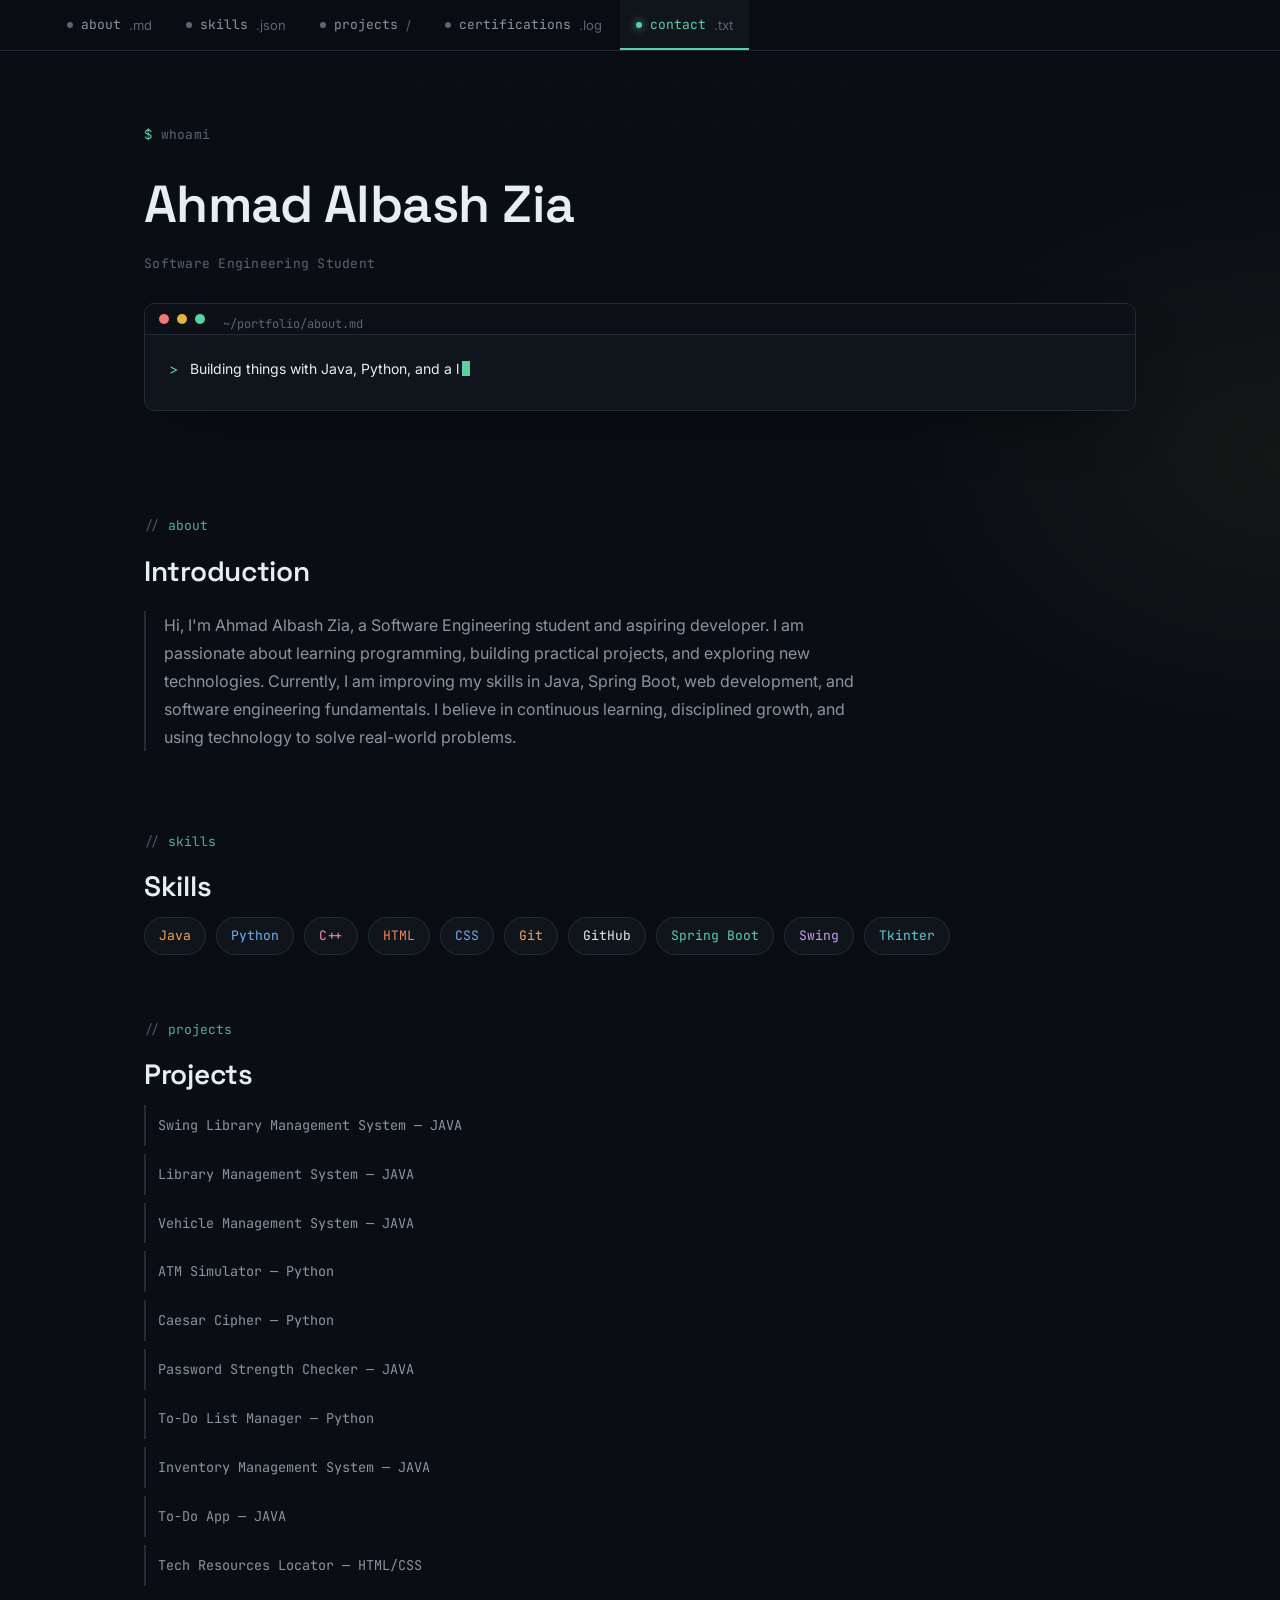
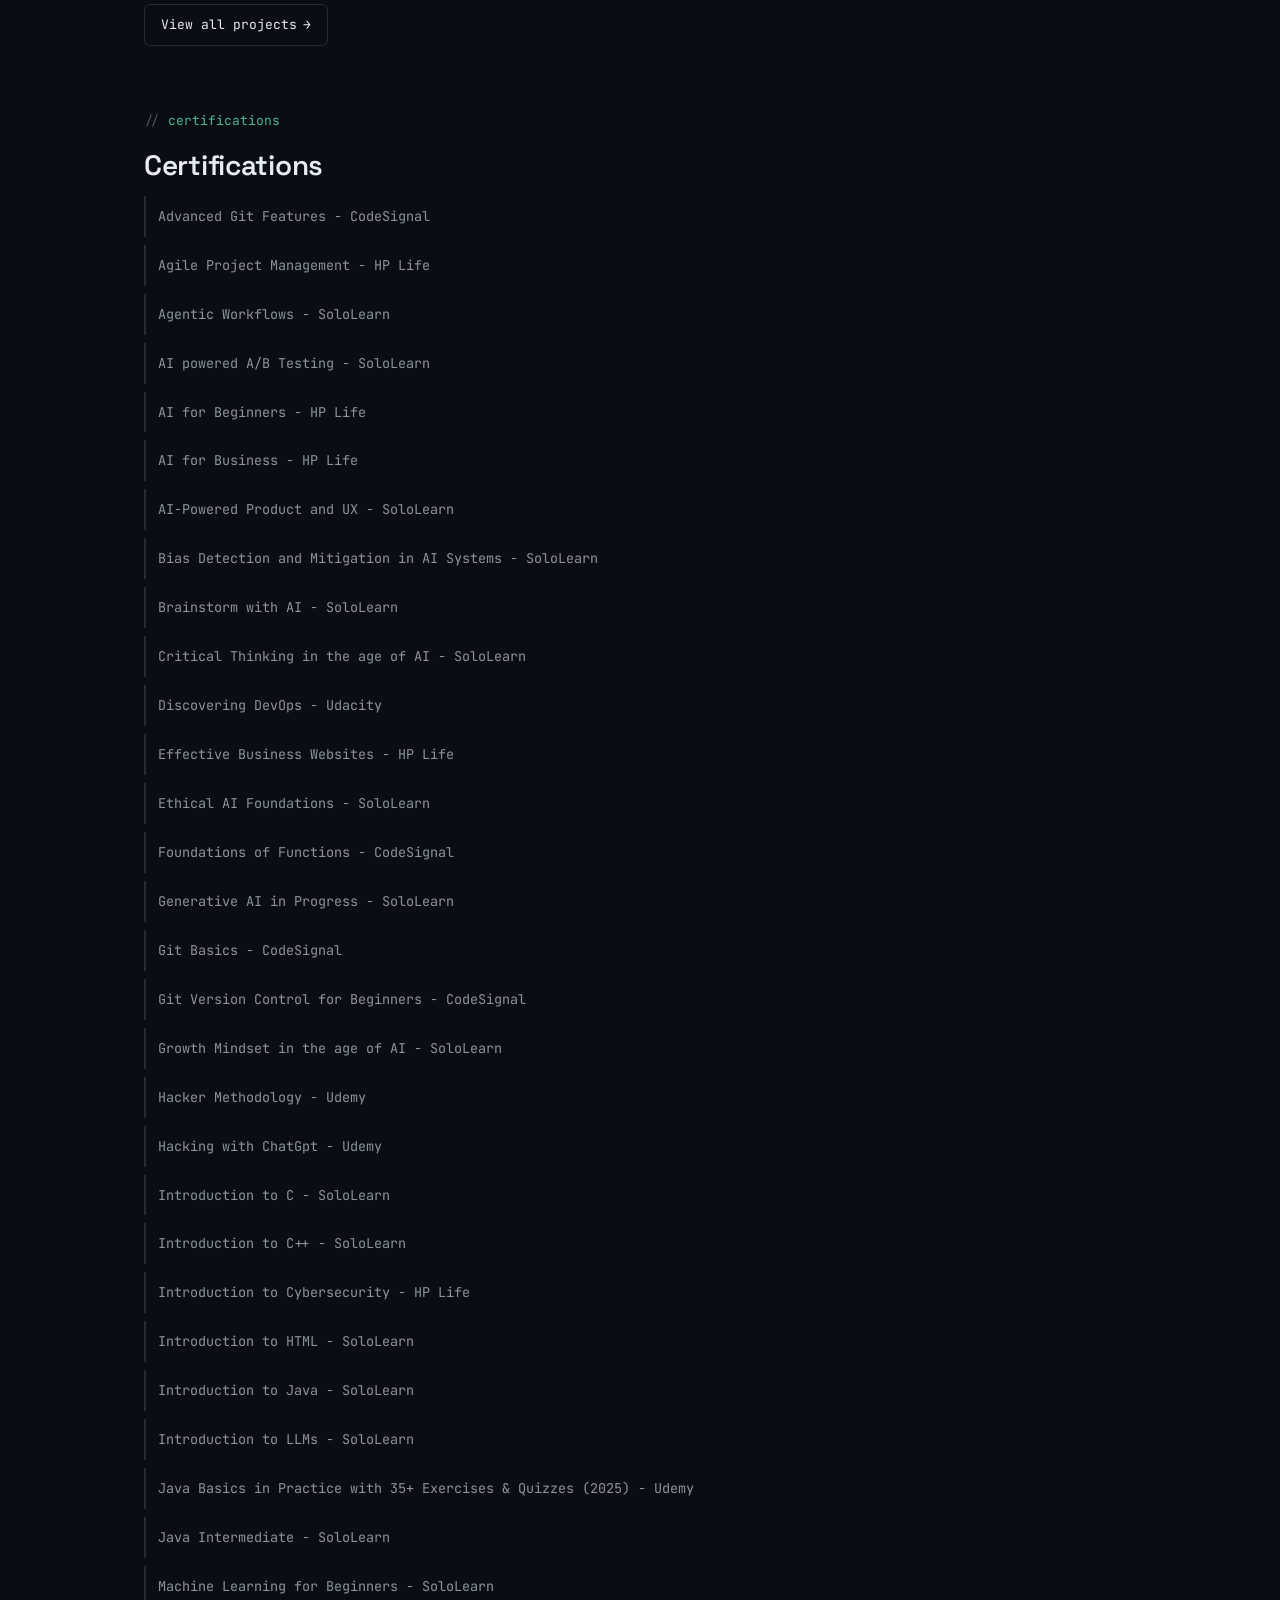
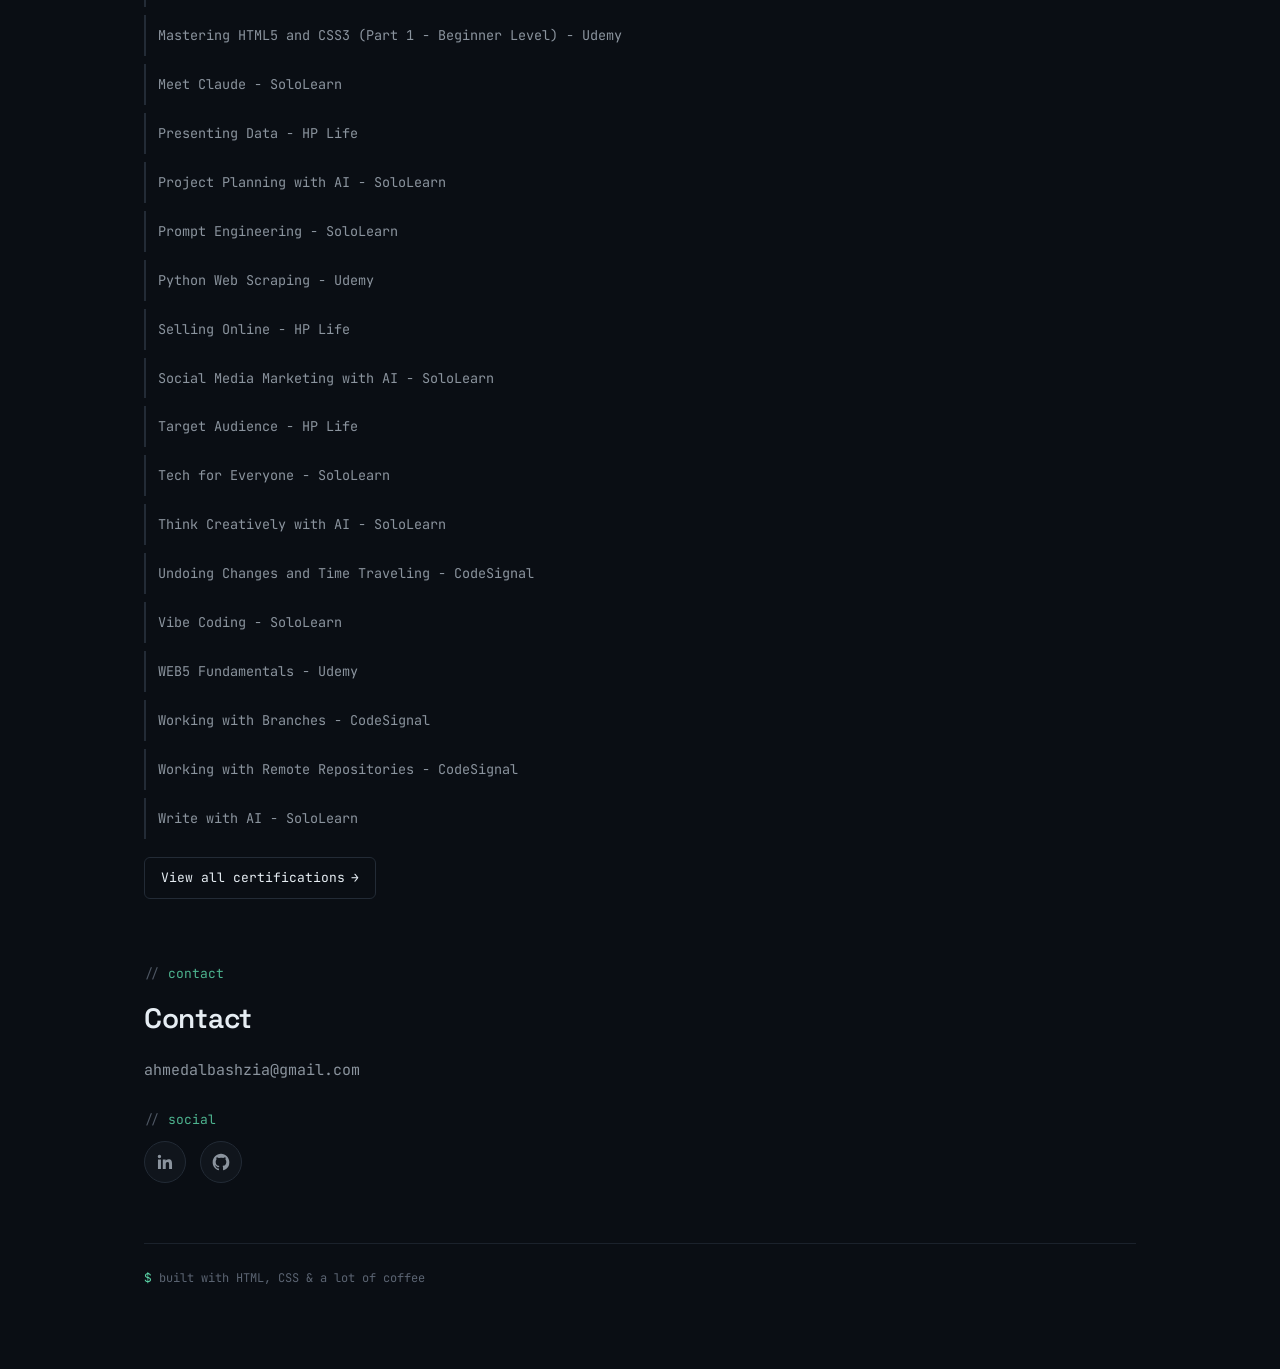
==== index.html @ 269b63ea "Add new certification: Foundations of Functions from CodeSignal to index.html" ====
<!doctype html>
<html lang="en">
  <head>
    <meta charset="UTF-8" />
    <meta name="viewport" content="width=device-width, initial-scale=1.0" />
    <meta
      name="description"
      content="Ahmad Albash Zia — Software Engineering student. Java, Python, Spring Boot, and cybersecurity projects."
    />
    <link rel="preconnect" href="https://fonts.googleapis.com" />
    <link rel="preconnect" href="https://fonts.gstatic.com" crossorigin />
    <link
      href="https://fonts.googleapis.com/css2?family=Space+Grotesk:wght@500;600;700&family=Inter:wght@400;500;600&family=JetBrains+Mono:wght@400;500&display=swap"
      rel="stylesheet"
    />
    <link rel="stylesheet" href="style.css" />
    <title>Ahmad Albash Zia — Portfolio</title>
  </head>
  <body>
    <nav class="navbar">
      <div class="nav-links">
        <a class="tab active" href="#Introduction"
          ><span class="dot"></span>about<span class="ext">.md</span></a
        >
        <a class="tab" href="#Skills"
          ><span class="dot"></span>skills<span class="ext">.json</span></a
        >
        <a class="tab" href="#Projects"
          ><span class="dot"></span>projects<span class="ext">/</span></a
        >
        <a class="tab" href="#Certifications"
          ><span class="dot"></span>certifications<span class="ext"
            >.log</span
          ></a
        >
        <a class="tab" href="#Contact"
          ><span class="dot"></span>contact<span class="ext">.txt</span></a
        >
      </div>
    </nav>

    <div class="page-shell">
      <div class="hero">
        <p class="eyebrow"><span class="prompt-sign">$</span> whoami</p>
        <h1>Ahmad Albash Zia</h1>
        <p class="eyebrow" style="margin-top: -4px">
          Software Engineering Student
        </p>

        <div class="terminal">
          <div class="terminal-bar">
            <span class="r"></span><span class="y"></span
            ><span class="g"></span>
            <span class="path">~/portfolio/about.md</span>
          </div>
          <div class="terminal-body">
            <div class="line">
              <span class="prompt-sign">&gt;</span>
              <span
                id="typed-name"
                data-text="Building things with Java, Python, and a lot of debugging."
                >Building things with Java, Python, and a lot of
                debugging.</span
              ><span class="cursor" aria-hidden="true"></span>
            </div>
          </div>
        </div>
      </div>

      <section id="Introduction">
        <p class="section-comment">about</p>
        <h2>Introduction</h2>

        <article class="intro-box">
          <p>
            Hi, I'm Ahmad Albash Zia, a Software Engineering student and
            aspiring developer. I am passionate about learning programming,
            building practical projects, and exploring new technologies.
            Currently, I am improving my skills in Java, Spring Boot, web
            development, and software engineering fundamentals. I believe in
            continuous learning, disciplined growth, and using technology to
            solve real-world problems.
          </p>
        </article>
      </section>

      <section id="Skills">
        <p class="section-comment">skills</p>
        <h2>Skills</h2>
        <ul class="skills-list">
          <li class="lang-java">Java</li>
          <li class="lang-python">Python</li>
          <li class="lang-cpp">C++</li>
          <li class="lang-html">HTML</li>
          <li class="lang-css">CSS</li>
          <li class="lang-git">Git</li>
          <li class="lang-github">GitHub</li>
          <li class="lang-spring">Spring Boot</li>
          <li class="lang-swing">Swing</li>
          <li class="lang-tkinter">Tkinter</li>
        </ul>
      </section>

      <section id="Projects">
        <p class="section-comment">projects</p>
        <h2>Projects</h2>
        <ul>
          <li>Swing Library Management System — JAVA</li>
          <li>Library Management System — JAVA</li>
          <li>Vehicle Management System — JAVA</li>
          <li>ATM Simulator — Python</li>
          <li>Caesar Cipher — Python</li>
          <li>Password Strength Checker — JAVA</li>
          <li>To-Do List Manager — Python</li>
          <li>Inventory Management System — JAVA</li>
          <li>To-Do App — JAVA</li>
          <li>Tech Resources Locator — HTML/CSS</li>
        </ul>
        <a class="view-link" href="./projects.html" target="_blank"
          >View all projects</a
        >
      </section>

      <div id="Certifications">
        <p class="section-comment">certifications</p>
        <h2>Certifications</h2>
        <ul>
          <li>Advanced Git Features - CodeSignal</li>
          <li>Agile Project Management - HP Life</li>
          <li>Agentic Workflows - SoloLearn</li>
          <li>AI powered A/B Testing - SoloLearn</li>
          <li>AI for Beginners - HP Life</li>
          <li>AI for Business - HP Life</li>
          <li>AI-Powered Product and UX - SoloLearn</li>
          <li>Bias Detection and Mitigation in AI Systems - SoloLearn</li>
          <li>Brainstorm with AI - SoloLearn</li>
          <li>Critical Thinking in the age of AI - SoloLearn</li>
          <li>Discovering DevOps - Udacity</li>
          <li>Effective Business Websites - HP Life</li>
          <li>Ethical AI Foundations - SoloLearn</li>
          <li>Foundations of Functions - CodeSignal</li>
          <li>Generative AI in Progress - SoloLearn</li>
          <li>Git Basics - CodeSignal</li>
          <li>Git Version Control for Beginners - CodeSignal</li>
          <li>Growth Mindset in the age of AI - SoloLearn</li>
          <li>Hacker Methodology - Udemy</li>
          <li>Hacking with ChatGpt - Udemy</li>
          <li>Introduction to C - SoloLearn</li>
          <li>Introduction to C++ - SoloLearn</li>
          <li>Introduction to Cybersecurity - HP Life</li>
          <li>Introduction to HTML - SoloLearn</li>
          <li>Introduction to Java - SoloLearn</li>
          <li>Introduction to LLMs - SoloLearn</li>
          <li>
            Java Basics in Practice with 35+ Exercises &amp; Quizzes (2025) -
            Udemy
          </li>
          <li>Java Intermediate - SoloLearn</li>
          <li>Machine Learning for Beginners - SoloLearn</li>
          <li>Mastering HTML5 and CSS3 (Part 1 - Beginner Level) - Udemy</li>
          <li>Meet Claude - SoloLearn</li>
          <li>Presenting Data - HP Life</li>
          <li>Project Planning with AI - SoloLearn</li>
          <li>Prompt Engineering - SoloLearn</li>
          <li>Python Web Scraping - Udemy</li>
          <li>Selling Online - HP Life</li>
          <li>Social Media Marketing with AI - SoloLearn</li>
          <li>Target Audience - HP Life</li>
          <li>Tech for Everyone - SoloLearn</li>
          <li>Think Creatively with AI - SoloLearn</li>
          <li>Undoing Changes and Time Traveling - CodeSignal</li>
          <li>Vibe Coding - SoloLearn</li>
          <li>WEB5 Fundamentals - Udemy</li>
          <li>Working with Branches - CodeSignal</li>
          <li>Working with Remote Repositories - CodeSignal</li>
          <li>Write with AI - SoloLearn</li>
        </ul>
        <a class="view-link" href="./certifications.html" target="_blank"
          >View all certifications</a
        >
      </div>

      <section id="Contact">
        <p class="section-comment">contact</p>
        <h2>Contact</h2>
        <p class="contact">ahmedalbashzia@gmail.com</p>

        <p class="section-comment" style="margin-top: 26px">social</p>
        <div class="social-row">
          <a
            class="social-link"
            href="https://www.linkedin.com/in/albashzia/"
            target="_blank"
            rel="noopener"
            aria-label="LinkedIn"
          >
            <svg viewBox="0 0 24 24" fill="currentColor" aria-hidden="true">
              <path
                d="M20.45 20.45h-3.55v-5.57c0-1.33-.02-3.03-1.85-3.03-1.86 0-2.15 1.45-2.15 2.94v5.66H9.35V9h3.41v1.56h.05c.47-.9 1.63-1.85 3.36-1.85 3.6 0 4.27 2.37 4.27 5.45v6.29zM5.34 7.43a2.06 2.06 0 1 1 0-4.12 2.06 2.06 0 0 1 0 4.12zM7.11 20.45H3.56V9h3.55v11.45z"
              />
            </svg>
          </a>
          <a
            class="social-link"
            href="https://github.com/albashzia"
            target="_blank"
            rel="noopener"
            aria-label="GitHub"
          >
            <svg viewBox="0 0 24 24" fill="currentColor" aria-hidden="true">
              <path
                d="M12 2C6.48 2 2 6.58 2 12.2c0 4.5 2.87 8.32 6.84 9.67.5.1.68-.22.68-.49 0-.24-.01-.87-.01-1.71-2.78.62-3.37-1.37-3.37-1.37-.45-1.18-1.11-1.5-1.11-1.5-.91-.64.07-.62.07-.62 1 .07 1.53 1.05 1.53 1.05.89 1.57 2.34 1.11 2.91.85.09-.67.35-1.11.63-1.37-2.22-.26-4.56-1.14-4.56-5.06 0-1.12.39-2.03 1.03-2.75-.1-.26-.45-1.31.1-2.72 0 0 .84-.28 2.75 1.05a9.3 9.3 0 0 1 2.5-.35c.85 0 1.71.12 2.5.35 1.91-1.33 2.75-1.05 2.75-1.05.55 1.41.2 2.46.1 2.72.64.72 1.03 1.63 1.03 2.75 0 3.93-2.34 4.79-4.57 5.05.36.32.68.94.68 1.9 0 1.37-.01 2.47-.01 2.81 0 .27.18.6.69.49A10.02 10.02 0 0 0 22 12.2C22 6.58 17.52 2 12 2z"
              />
            </svg>
          </a>
        </div>
      </section>

      <footer class="site-footer">
        <span class="prompt-sign" style="color: var(--accent)">$</span> built
        with HTML, CSS &amp; a lot of coffee
      </footer>
    </div>

    <script src="script.js"></script>
  </body>
</html>
---- style.css ----
/* =========================================================
   Ahmad Albash Zia — Portfolio
   Design concept: a code editor / terminal window.
   Nav = file tabs. Section headers = code comments.
   Skills = syntax-highlighted tokens. Certs = a build log.
   ========================================================= */

:root {
  --bg: #0a0e14;
  --bg-alt: #0d1117;
  --surface: #10151c;
  --surface-hover: #161d27;
  --border: #232b36;
  --border-soft: #1b222c;
  --text: #e6edf3;
  --text-dim: #8b949e;
  --text-faint: #5b6472;
  --accent: #5ad1a5;
  --accent-dim: #3fa583;
  --accent-soft: rgba(90, 209, 165, 0.12);
  --accent-2: #e3b341;
  --danger: #f27878;

  --font-display: "Space Grotesk", "Inter", "Segoe UI", sans-serif;
  --font-sans: "Inter", "Segoe UI", Roboto, Helvetica, Arial, sans-serif;
  --font-mono:
    "JetBrains Mono", "Fira Code", ui-monospace, Menlo, Consolas, monospace;

  --radius: 10px;
  --radius-sm: 6px;
  --ease: cubic-bezier(0.16, 1, 0.3, 1);
}

* {
  box-sizing: border-box;
  font-family: var(--font-sans);
  line-height: 1.7;
}

html {
  scroll-behavior: smooth;
}

body {
  background:
    radial-gradient(
      ellipse 900px 500px at 15% -10%,
      rgba(90, 209, 165, 0.08),
      transparent 60%
    ),
    radial-gradient(
      ellipse 700px 500px at 100% 10%,
      rgba(227, 179, 65, 0.05),
      transparent 55%
    ),
    var(--bg);
  color: var(--text);
  margin: 0;
  min-height: 100vh;
}

::selection {
  background: var(--accent);
  color: #05100b;
}

body::before {
  content: "";
  position: fixed;
  inset: 0;
  pointer-events: none;
  z-index: 0;
  background-image:
    linear-gradient(rgba(255, 255, 255, 0.015) 1px, transparent 1px),
    linear-gradient(90deg, rgba(255, 255, 255, 0.015) 1px, transparent 1px);
  background-size: 42px 42px;
  mask-image: radial-gradient(
    ellipse 80% 60% at 50% 0%,
    black,
    transparent 75%
  );
}

a {
  color: var(--accent);
  text-decoration: none;
  padding-left: 0;
  font-size: 14px;
  transition: color 0.2s var(--ease);
}

a:hover {
  color: #86e6c2;
}

a:visited {
  color: var(--accent);
}

a:focus-visible,
button:focus-visible,
.tab:focus-visible {
  outline: 2px solid var(--accent);
  outline-offset: 3px;
  border-radius: 3px;
}

h1 {
  font-family: var(--font-display);
  padding-left: 0;
  font-size: clamp(32px, 6vw, 52px);
  font-weight: 600;
  letter-spacing: -0.01em;
  margin: 0 0 8px;
  color: var(--text);
}

h2 {
  font-family: var(--font-display);
  padding-left: 0;
  color: var(--text);
  font-size: clamp(22px, 3.4vw, 28px);
  font-weight: 600;
  letter-spacing: -0.01em;
  margin: 0 0 6px;
}

p {
  padding-left: 0;
  color: var(--text-dim);
}

.page-shell {
  max-width: 1040px;
  margin: 0 auto;
  padding: 0 24px 80px;
  position: relative;
  z-index: 1;
}

.navbar {
  display: flex;
  gap: 0;
  font-size: 14px;
  background: rgba(10, 14, 20, 0.82);
  backdrop-filter: blur(10px);
  padding: 0 4vw;
  border-bottom: 1px solid var(--border);
  justify-content: flex-start;
  align-items: center;
  flex-wrap: wrap;
  position: sticky;
  top: 0;
  z-index: 50;
}

.nav-links {
  display: flex;
  gap: 2px;
  flex-wrap: wrap;
  flex-direction: row;
  width: 100%;
  margin-top: 0;
}

.tab {
  display: inline-flex;
  align-items: center;
  gap: 8px;
  white-space: nowrap;
  color: var(--text-dim);
  font-family: var(--font-mono);
  font-size: 13px;
  padding: 14px 16px 12px;
  border-bottom: 2px solid transparent;
  position: relative;
  transition:
    color 0.2s var(--ease),
    background 0.2s var(--ease);
}

.tab .dot {
  width: 6px;
  height: 6px;
  border-radius: 50%;
  background: var(--text-faint);
  transition:
    background 0.2s var(--ease),
    box-shadow 0.2s var(--ease);
  flex-shrink: 0;
}

.tab:hover {
  color: var(--text);
  background: var(--surface-hover);
}

.tab.active {
  color: var(--accent);
  border-bottom-color: var(--accent);
  background: var(--surface);
}

.tab.active .dot {
  background: var(--accent);
  box-shadow: 0 0 8px var(--accent);
}

.tab .ext {
  color: var(--text-faint);
}

.hero {
  padding: 72px 0 40px;
}

.eyebrow {
  padding-left: 0;
  color: var(--text-faint);
  font-family: var(--font-mono);
  font-size: 13px;
  letter-spacing: 0.02em;
  margin: 0 0 14px;
}

.eyebrow .prompt-sign {
  color: var(--accent);
}

.terminal {
  background: var(--surface);
  border: 1px solid var(--border);
  border-radius: var(--radius);
  overflow: hidden;
  box-shadow: 0 20px 60px -25px rgba(0, 0, 0, 0.6);
  margin-top: 28px;
}

.terminal-bar {
  display: flex;
  align-items: center;
  gap: 8px;
  padding: 10px 14px;
  background: var(--bg-alt);
  border-bottom: 1px solid var(--border);
}

.terminal-bar span {
  width: 10px;
  height: 10px;
  border-radius: 50%;
  display: inline-block;
}

.terminal-bar .r {
  background: #f27878;
}
.terminal-bar .y {
  background: #e3b341;
}
.terminal-bar .g {
  background: #5ad1a5;
}

.terminal-bar .path {
  margin-left: 10px;
  font-family: var(--font-mono);
  font-size: 12px;
  color: var(--text-faint);
}

.terminal-body {
  padding: 22px 24px 26px;
  font-family: var(--font-mono);
  font-size: 14px;
  color: var(--text-dim);
}

.terminal-body .line {
  margin-bottom: 4px;
}

.terminal-body .prompt-sign {
  color: var(--accent);
  margin-right: 8px;
}

#typed-name {
  color: var(--text);
}

.cursor {
  display: inline-block;
  width: 8px;
  height: 1.05em;
  background: var(--accent);
  margin-left: 3px;
  vertical-align: -2px;
  animation: blink 1s steps(1) infinite;
}

@keyframes blink {
  50% {
    opacity: 0;
  }
}

section,
#Certifications {
  padding-top: 64px;
  scroll-margin-top: 66px;
}

.section-comment {
  font-family: var(--font-mono);
  font-size: 13px;
  color: var(--accent);
  margin: 0 0 10px;
  opacity: 0.85;
}

.section-comment::before {
  content: "// ";
  color: var(--text-faint);
}

[data-reveal] {
  opacity: 0;
  transform: translateY(18px);
  transition:
    opacity 0.6s var(--ease),
    transform 0.6s var(--ease);
}

[data-reveal].in-view {
  opacity: 1;
  transform: translateY(0);
}

@media (prefers-reduced-motion: reduce) {
  [data-reveal] {
    opacity: 1;
    transform: none;
    transition: none;
  }
  .cursor {
    animation: none;
  }
  html {
    scroll-behavior: auto;
  }
}

.intro-box {
  width: 100%;
  max-width: 720px;
  box-sizing: border-box;
  overflow-wrap: break-word;
  border-left: 2px solid var(--border);
  padding-left: 18px;
}

.intro-box p {
  padding-left: 0;
  line-height: 1.75;
}

.skills-list {
  display: flex;
  flex-wrap: wrap;
  gap: 10px;
  list-style-type: none;
  padding: 0;
  margin: 0;
}

.skills-list li {
  --tok: var(--accent);
  background: var(--surface);
  border: 1px solid var(--border);
  color: var(--tok);
  padding: 7px 14px;
  border-radius: 20px;
  font-size: 13px;
  font-family: var(--font-mono);
  transition:
    transform 0.2s var(--ease),
    border-color 0.2s var(--ease),
    background 0.2s var(--ease);
  cursor: default;
}

.skills-list li:hover {
  transform: translateY(-3px);
  border-color: var(--tok);
  background: var(--surface-hover);
}

.skills-list li.lang-java {
  --tok: #f0a35e;
}
.skills-list li.lang-python {
  --tok: #6fb3f2;
}
.skills-list li.lang-cpp {
  --tok: #f28fb1;
}
.skills-list li.lang-html {
  --tok: #f0865e;
}
.skills-list li.lang-css {
  --tok: #6fa8f2;
}
.skills-list li.lang-git {
  --tok: #f0a35e;
}
.skills-list li.lang-github {
  --tok: #e6edf3;
}
.skills-list li.lang-spring {
  --tok: #5ad1a5;
}
.skills-list li.lang-swing {
  --tok: #c79cf2;
}
.skills-list li.lang-tkinter {
  --tok: #5ad1cf;
}

#Projects ul,
#Certifications ul {
  list-style: none;
  padding: 0;
  margin: 0 0 18px;
  display: grid;
  gap: 8px;
}

#Projects ul li,
#Certifications ul li {
  font-family: var(--font-mono);
  font-size: 13.5px;
  color: var(--text-dim);
  padding: 9px 12px;
  border-left: 2px solid var(--border);
  transition:
    border-color 0.2s var(--ease),
    color 0.2s var(--ease),
    background 0.2s var(--ease),
    transform 0.2s var(--ease);
}

#Projects ul li:hover,
#Certifications ul li:hover {
  border-left-color: var(--accent);
  color: var(--text);
  background: var(--surface);
  transform: translateX(4px);
}

.view-link {
  display: inline-flex;
  align-items: center;
  gap: 6px;
  font-family: var(--font-mono);
  font-size: 13px;
  padding: 9px 16px;
  border: 1px solid var(--border);
  border-radius: var(--radius-sm);
  color: var(--text);
  transition:
    border-color 0.2s var(--ease),
    color 0.2s var(--ease),
    background 0.2s var(--ease),
    transform 0.2s var(--ease);
}

.view-link:hover {
  border-color: var(--accent);
  color: var(--accent);
  background: var(--accent-soft);
  transform: translateX(2px);
}

.view-link::after {
  content: "→";
  transition: transform 0.2s var(--ease);
}

.view-link:hover::after {
  transform: translateX(3px);
}

.contact {
  padding-left: 0;
  color: var(--text-dim);
  font-family: var(--font-mono);
  font-size: 15px;
}

.social-row {
  display: flex;
  gap: 14px;
  margin-top: 10px;
}

.social-link {
  display: inline-flex;
  align-items: center;
  justify-content: center;
  width: 42px;
  height: 42px;
  border-radius: 50%;
  border: 1px solid var(--border);
  background: var(--surface);
  color: var(--text-dim);
  transition:
    color 0.2s var(--ease),
    border-color 0.2s var(--ease),
    transform 0.2s var(--ease),
    background 0.2s var(--ease);
}

.social-link svg {
  width: 20px;
  height: 20px;
}

.social-link:hover {
  color: var(--accent);
  border-color: var(--accent);
  background: var(--accent-soft);
  transform: translateY(-3px);
}

footer.site-footer {
  margin-top: 60px;
  padding-top: 24px;
  border-top: 1px solid var(--border-soft);
  font-family: var(--font-mono);
  font-size: 12px;
  color: var(--text-faint);
}

/* Certifications page */

main {
  max-width: 1000px;
  margin: auto;
  padding: 0 24px 80px;
  position: relative;
  z-index: 1;
}

header {
  text-align: center;
  padding-top: 56px;
}

header h1 {
  display: inline-block;
}

.issuer-group {
  margin-bottom: 40px;
}

.issuer-name {
  font-family: var(--font-mono);
  font-size: 15px;
  text-decoration: none;
  color: var(--accent);
  text-align: left;
  padding-left: 0;
  border-bottom: 1px solid var(--border);
  padding-bottom: 10px;
  margin-bottom: 16px;
  display: flex;
  align-items: center;
  gap: 10px;
}

.issuer-name .count {
  font-family: var(--font-mono);
  font-size: 11px;
  color: var(--text-faint);
  border: 1px solid var(--border);
  border-radius: 20px;
  padding: 2px 9px;
  font-weight: 400;
}

.cert-grid {
  display: grid;
  grid-template-columns: repeat(auto-fill, minmax(260px, 1fr));
  gap: 14px;
}

main .cert-card {
  background: var(--surface);
  border: 1px solid var(--border);
  border-left: 2px solid var(--accent-dim);
  border-radius: var(--radius-sm);
  padding: 16px 18px;
  margin: 0;
  transition:
    transform 0.25s var(--ease),
    border-color 0.25s var(--ease),
    box-shadow 0.25s var(--ease),
    background 0.25s var(--ease);
}

main .cert-card:hover {
  transform: translateY(-4px);
  border-color: var(--accent);
  background: var(--surface-hover);
  box-shadow: 0 14px 30px -18px rgba(90, 209, 165, 0.35);
}

.cert-card h2,
.cert-h2 {
  font-family: var(--font-sans);
  font-size: 15px;
  padding-left: 0;
  margin: 0 0 10px;
  color: var(--text);
  font-weight: 600;
}

.cert-card a {
  font-family: var(--font-mono);
  font-size: 12.5px;
  color: var(--accent);
  display: inline-flex;
  align-items: center;
  gap: 5px;
}

.cert-card a::after {
  content: "↗";
  transition: transform 0.2s var(--ease);
}

.cert-card a:hover::after {
  transform: translate(2px, -2px);
}

/* Projects page */

.project-card {
  width: 100%;
  margin: 0 0 28px;
  background: var(--surface);
  border-radius: var(--radius);
  border: 1px solid var(--border);
  transition:
    transform 0.3s var(--ease),
    border-color 0.3s var(--ease),
    box-shadow 0.3s var(--ease);
  overflow: hidden;
  position: relative;
}

.project-card::before {
  content: "";
  position: absolute;
  inset: 0 auto 0 0;
  width: 2px;
  background: var(--accent-dim);
  transition:
    background 0.3s var(--ease),
    width 0.3s var(--ease);
}

.project-card:hover {
  transform: translateY(-4px);
  box-shadow: 0 22px 44px -26px rgba(0, 0, 0, 0.65);
}

.project-card:hover::before {
  background: var(--accent);
  width: 3px;
}

.project-content {
  padding: 26px 30px;
}

.project-content h2 {
  padding-left: 0;
  font-size: 19px;
  margin-bottom: 12px;
}

.project-content p {
  padding-left: 0;
  color: var(--text-dim);
  font-size: 14.5px;
}

.project-content code {
  font-family: var(--font-mono);
  background: var(--bg-alt);
  border: 1px solid var(--border-soft);
  border-radius: 4px;
  padding: 1px 6px;
  font-size: 13px;
  color: var(--accent-2);
}

.project-content a.view-link {
  margin-top: 8px;
}

@media (max-width: 600px) {
  .navbar {
    padding: 0 4vw;
  }
  .tab {
    padding: 12px 10px;
    font-size: 12px;
  }
  .project-content {
    padding: 20px;
  }
  .cert-grid {
    grid-template-columns: 1fr;
  }
}
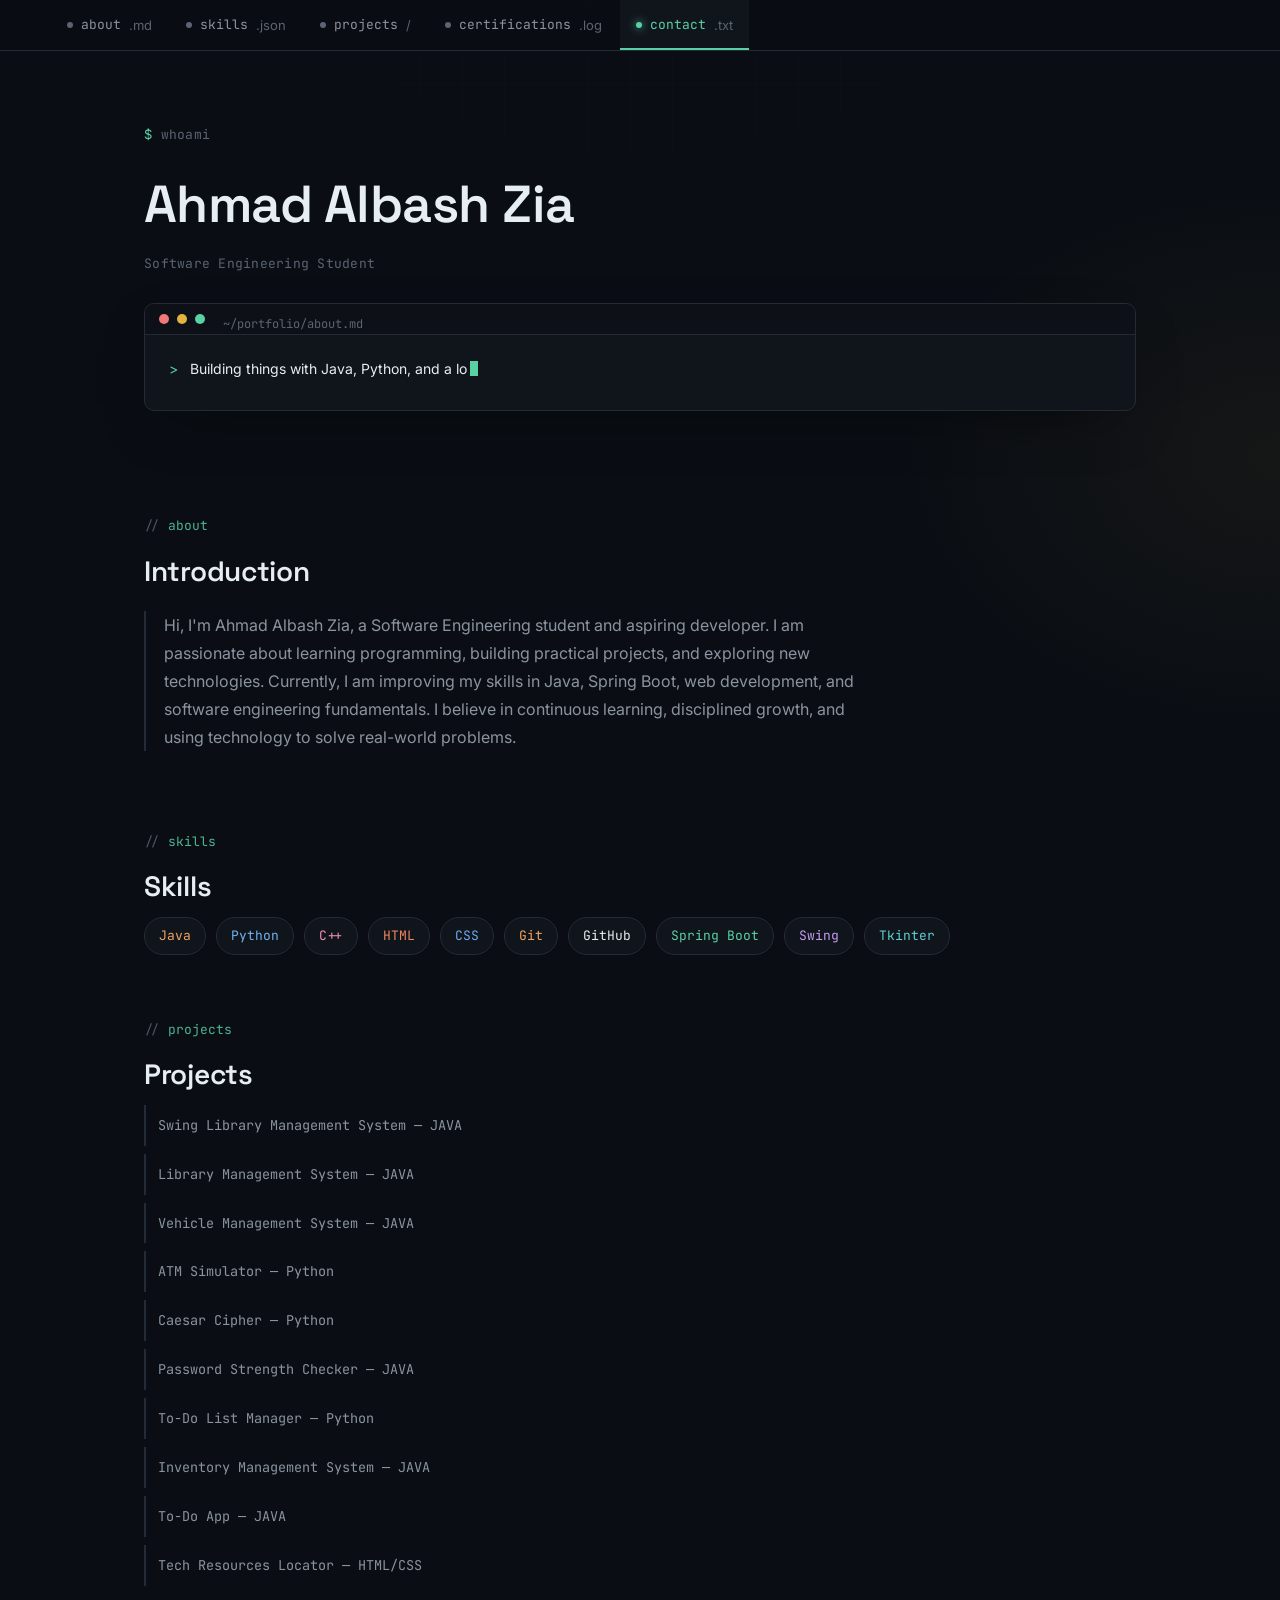
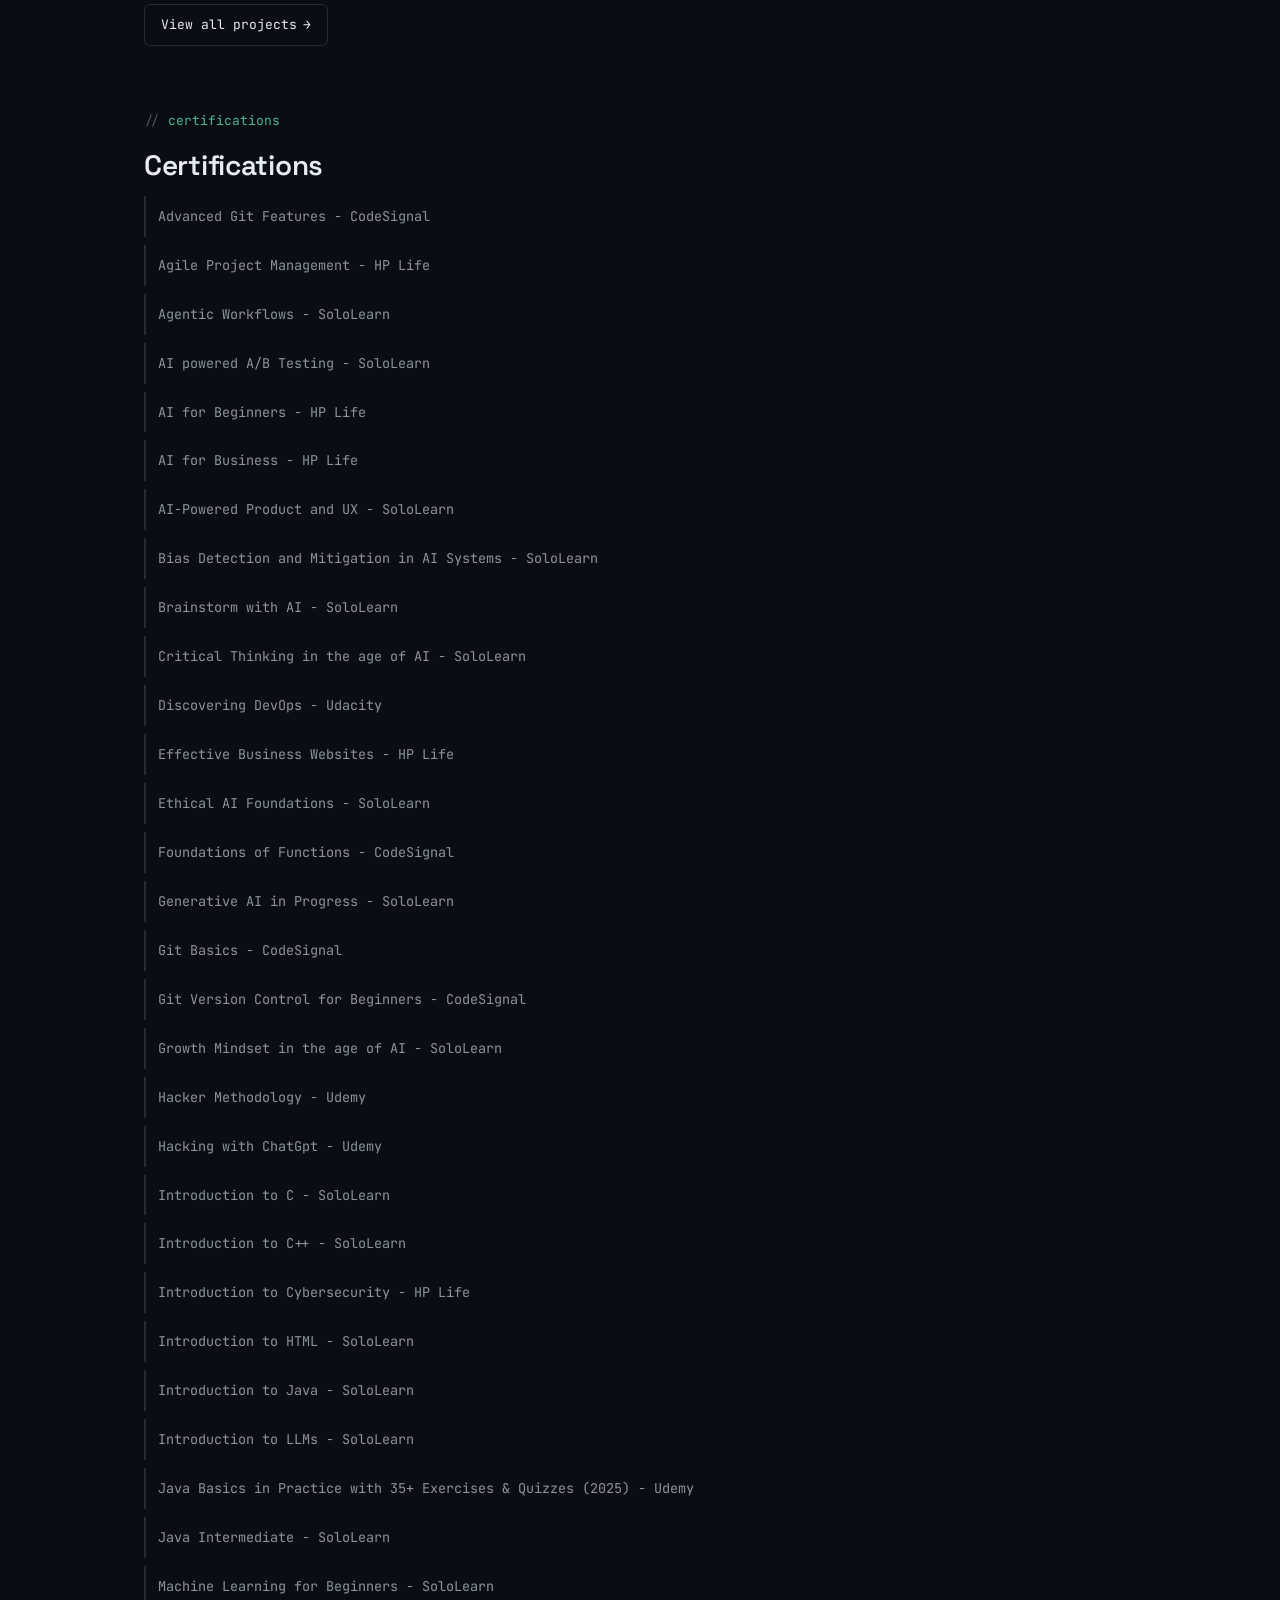
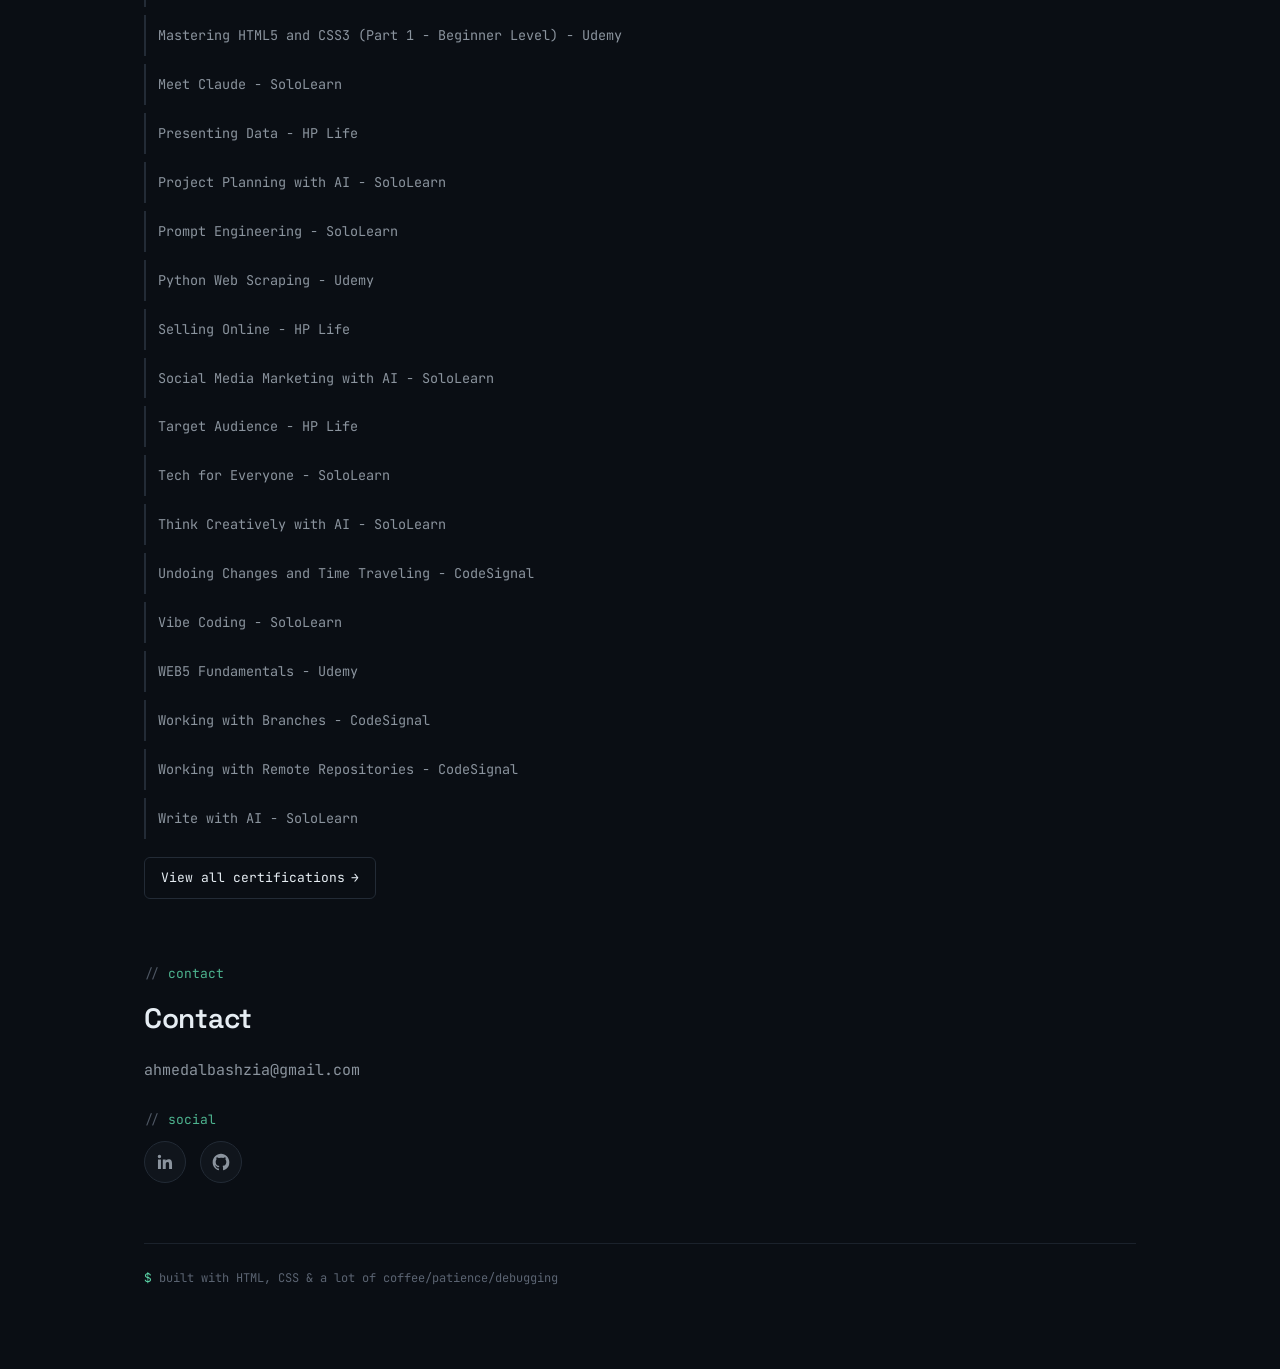
==== commit 0a09d1de: "Update footer text in the portfolio" ====
--- a/index.html
+++ b/index.html
@@ -218,7 +218,7 @@
 
       <footer class="site-footer">
         <span class="prompt-sign" style="color: var(--accent)">$</span> built
-        with HTML, CSS &amp; a lot of coffee
+        with HTML, CSS &amp; a lot of coffee/patience/debugging
       </footer>
     </div>
 
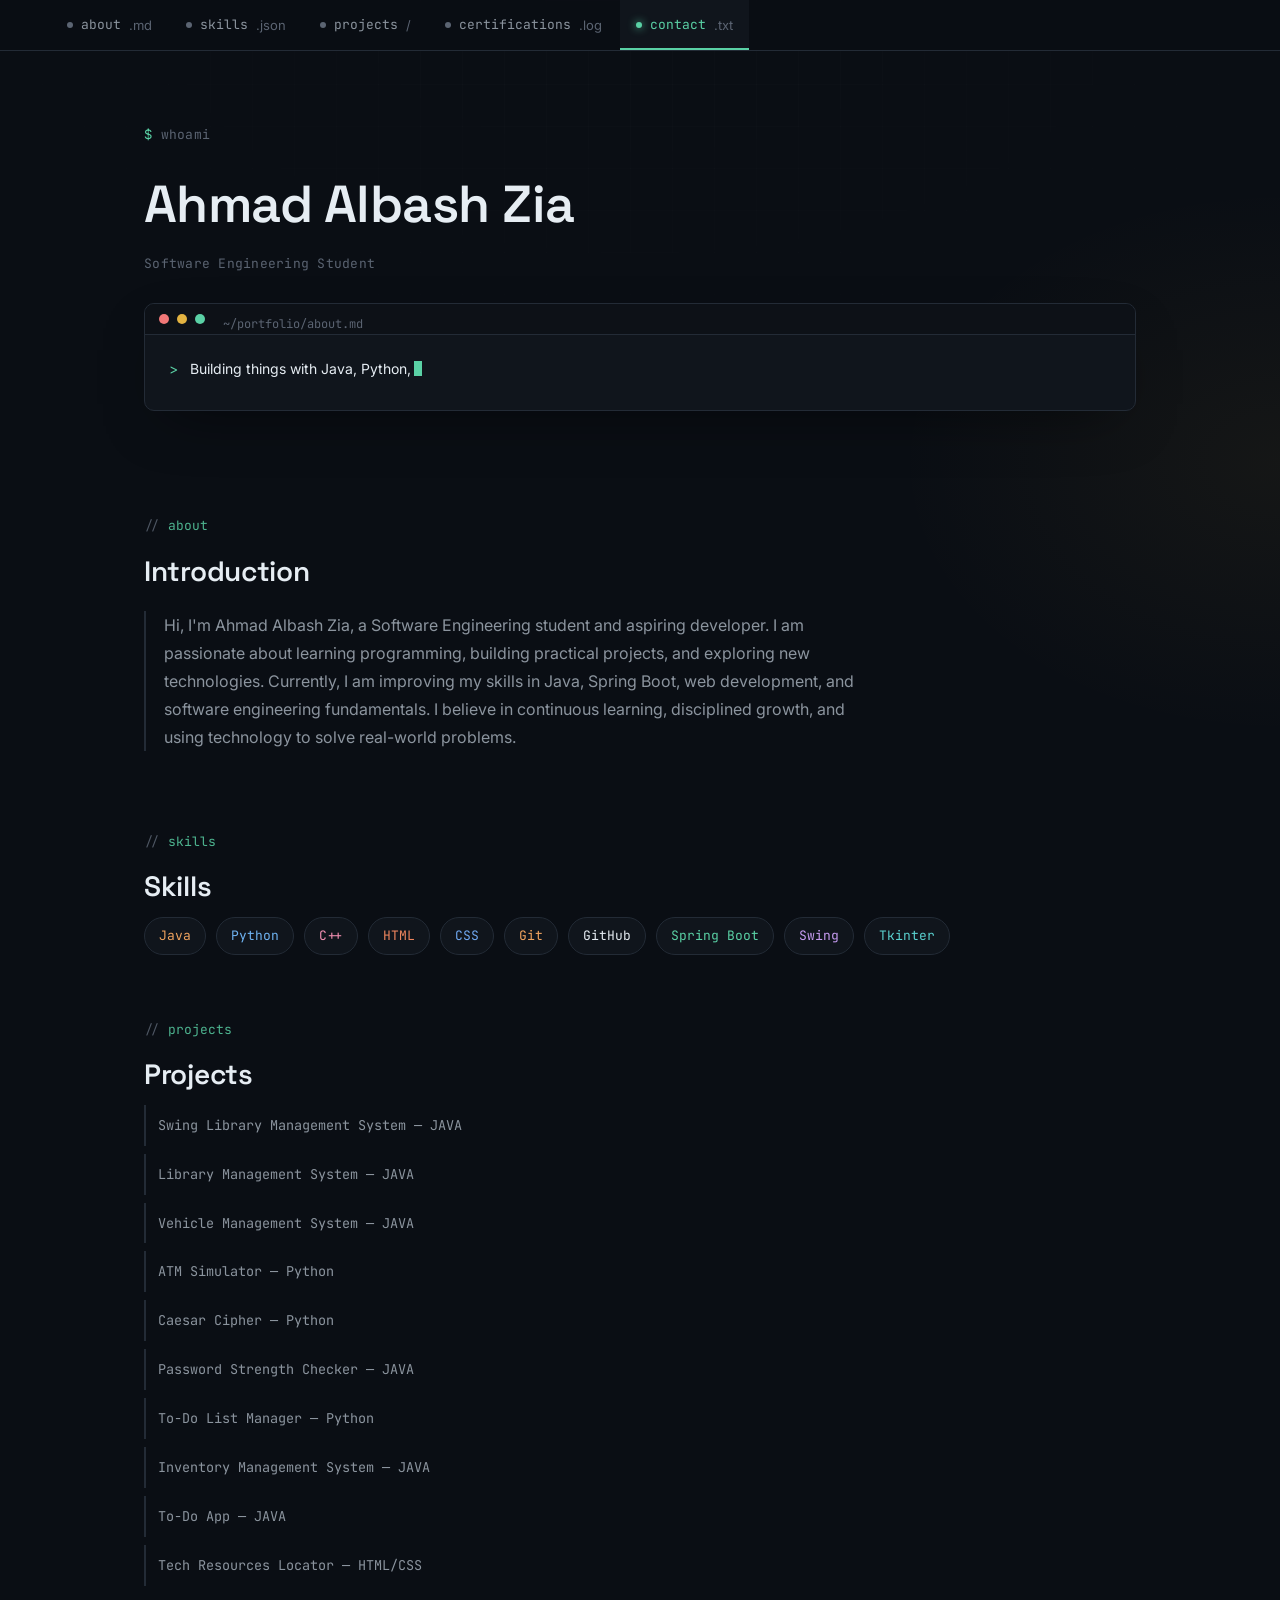
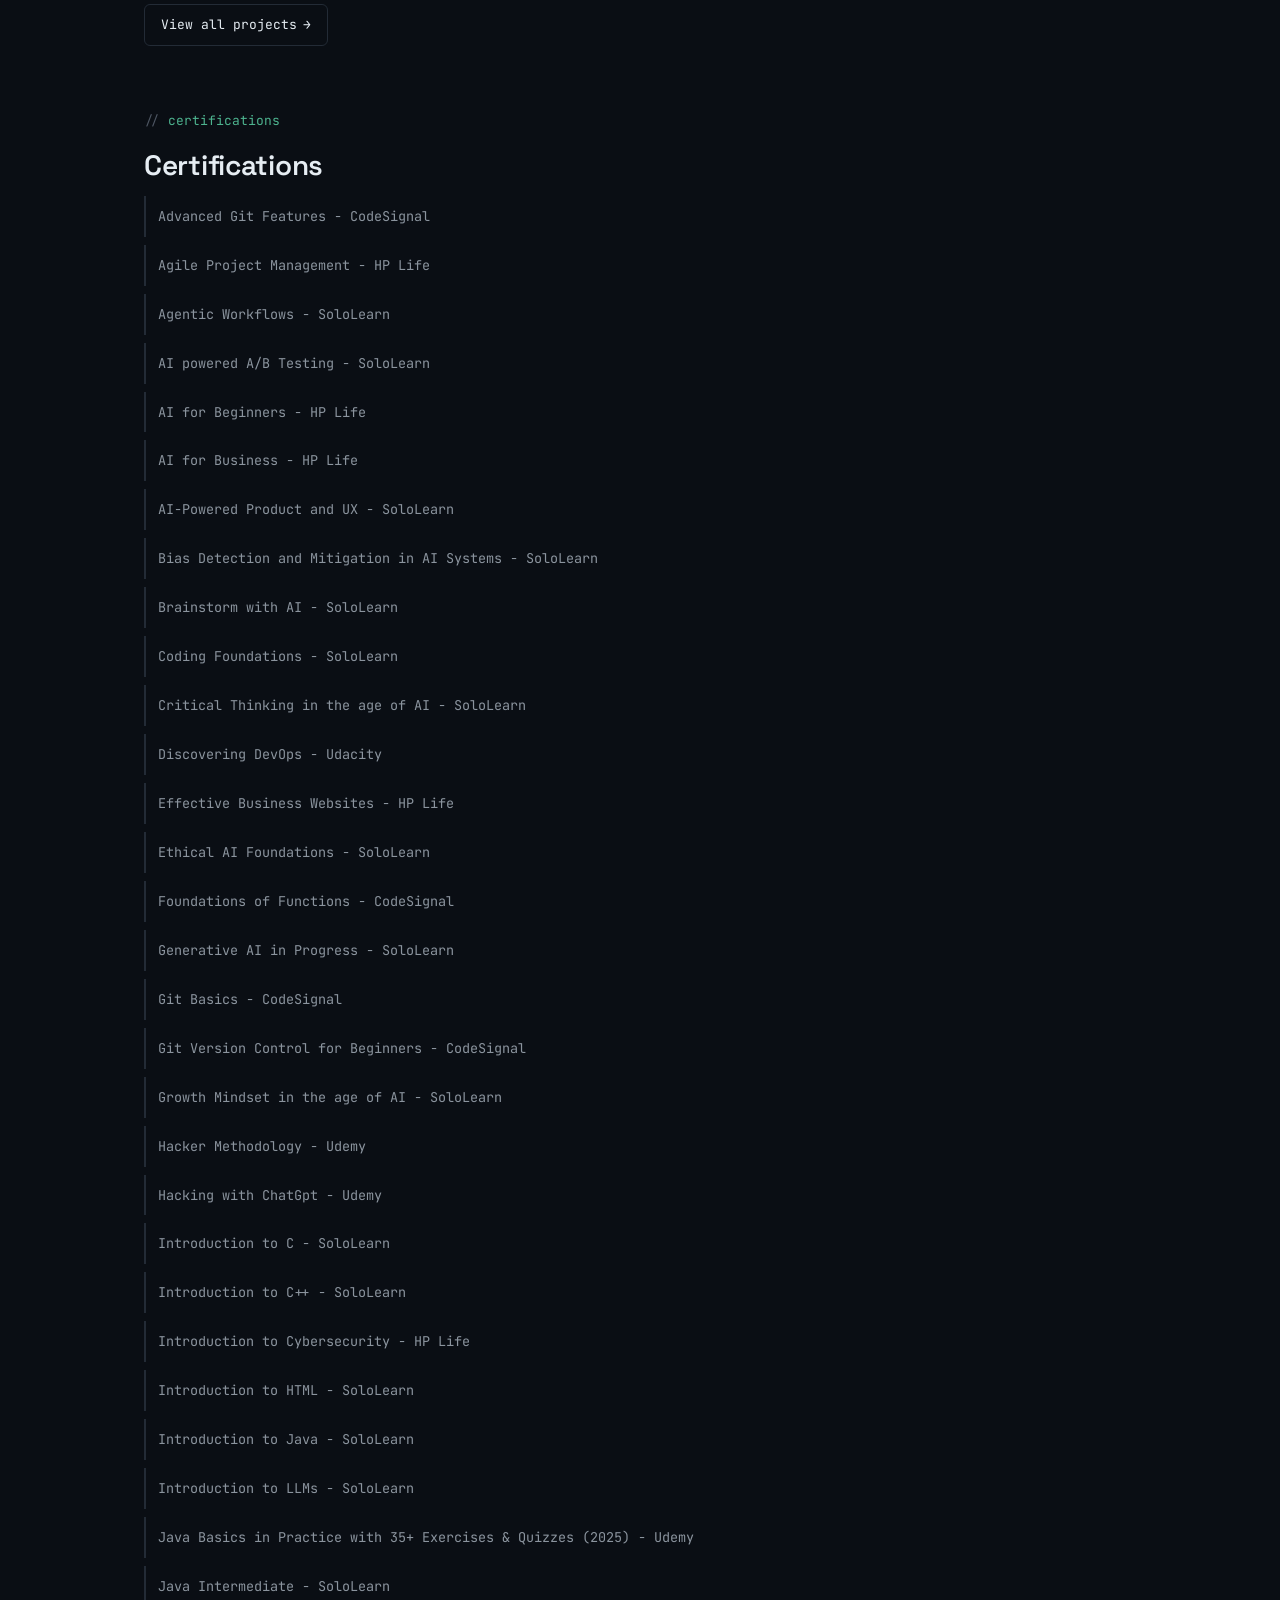
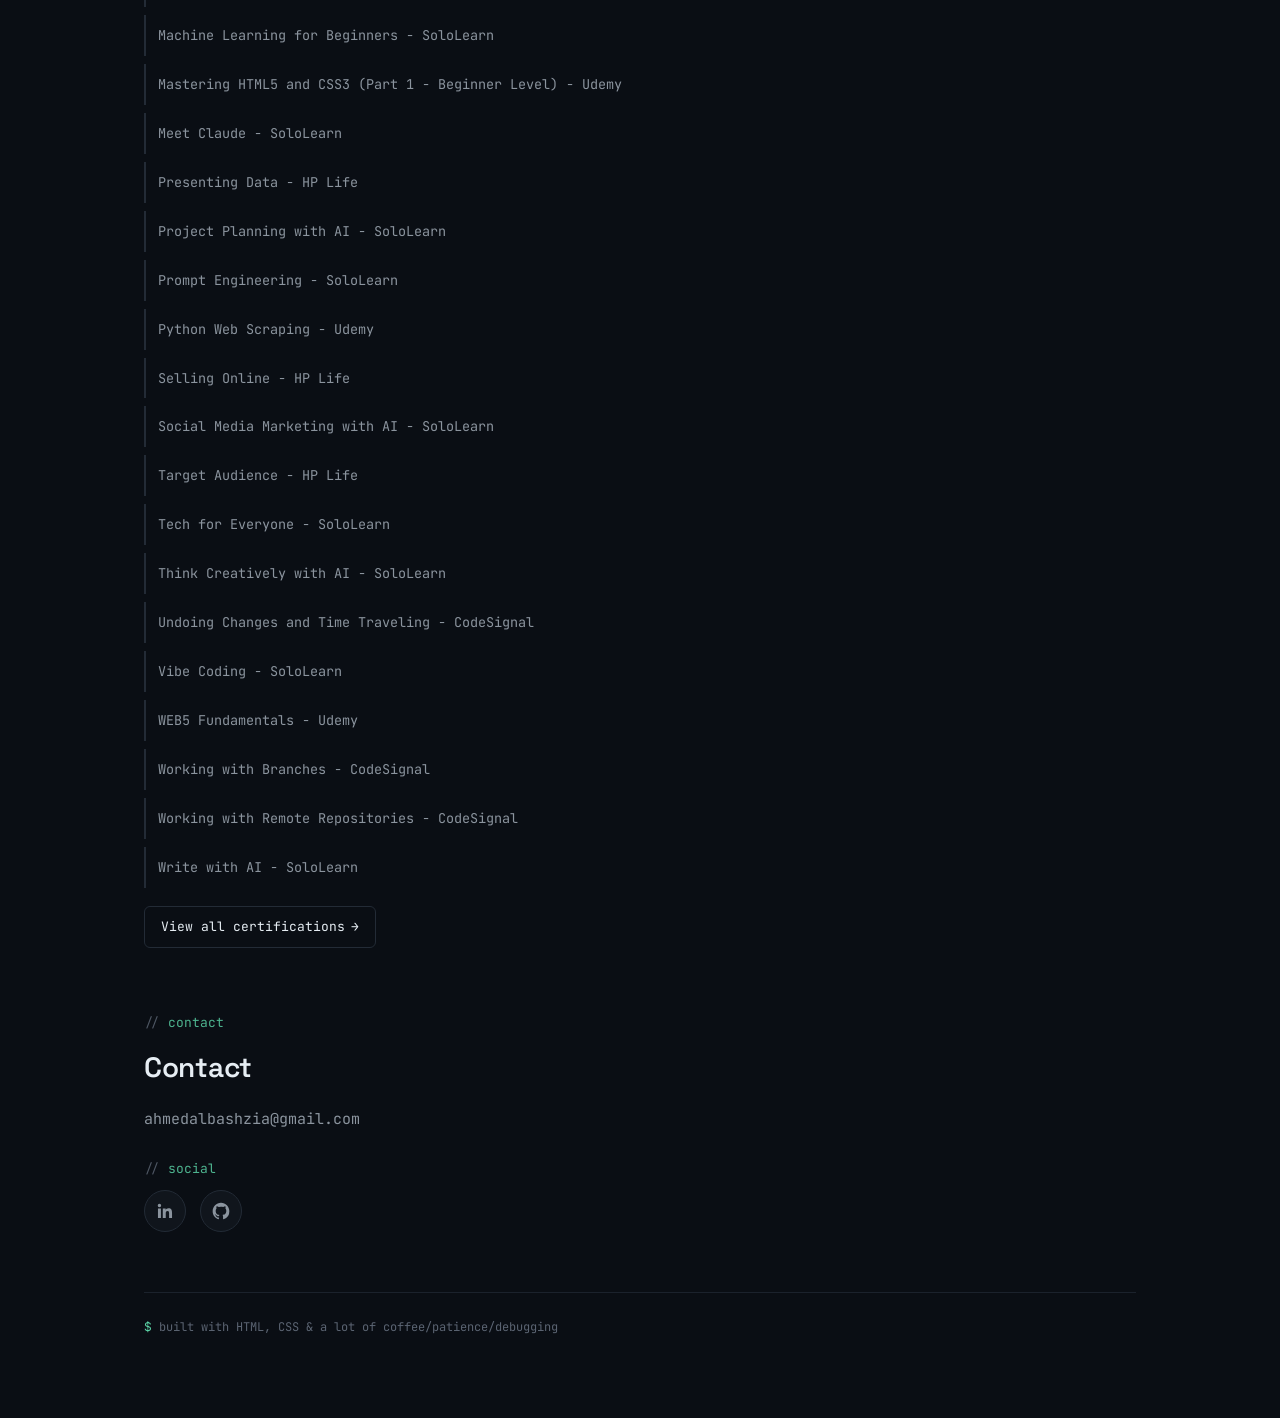
==== commit e3583ab2: "Add new certification: Coding Foundations from SoloLearn to index.html" ====
--- a/index.html
+++ b/index.html
@@ -134,6 +134,7 @@
           <li>AI-Powered Product and UX - SoloLearn</li>
           <li>Bias Detection and Mitigation in AI Systems - SoloLearn</li>
           <li>Brainstorm with AI - SoloLearn</li>
+          <li>Coding Foundations - SoloLearn</li>
           <li>Critical Thinking in the age of AI - SoloLearn</li>
           <li>Discovering DevOps - Udacity</li>
           <li>Effective Business Websites - HP Life</li>
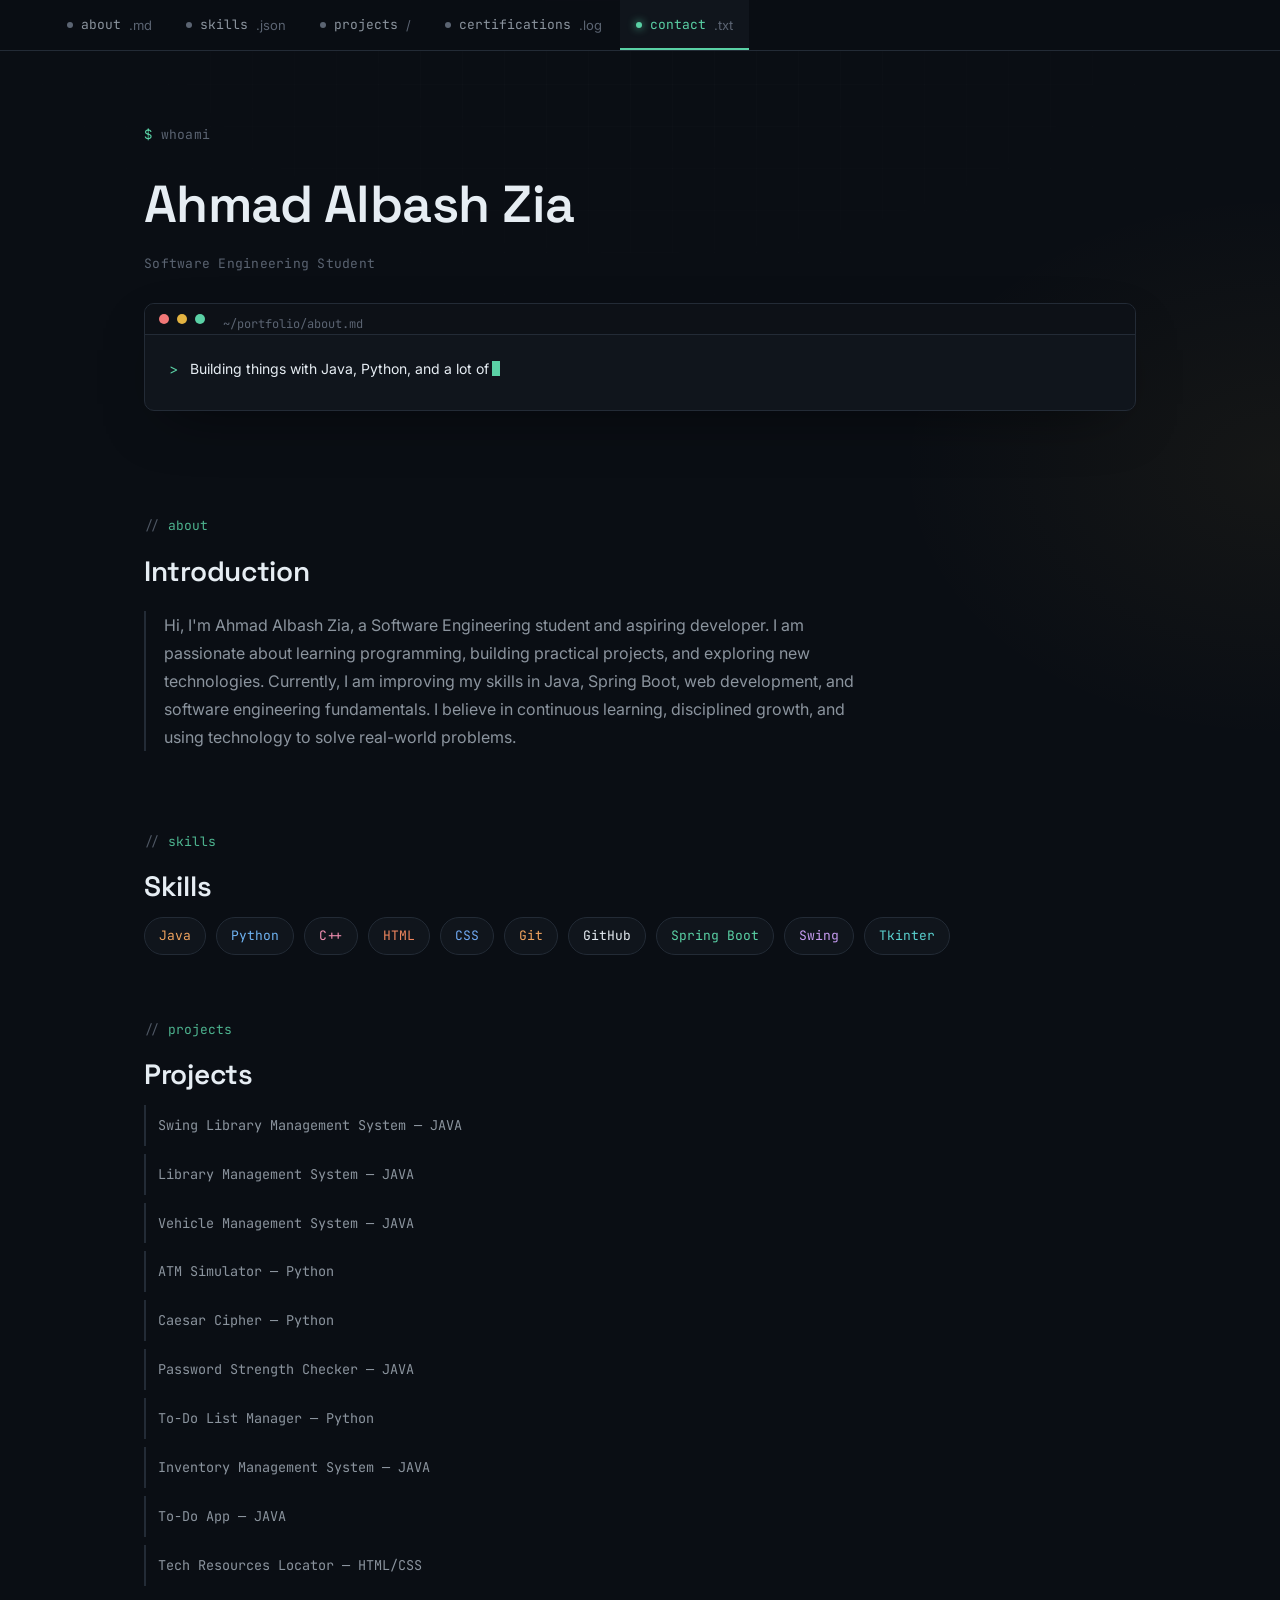
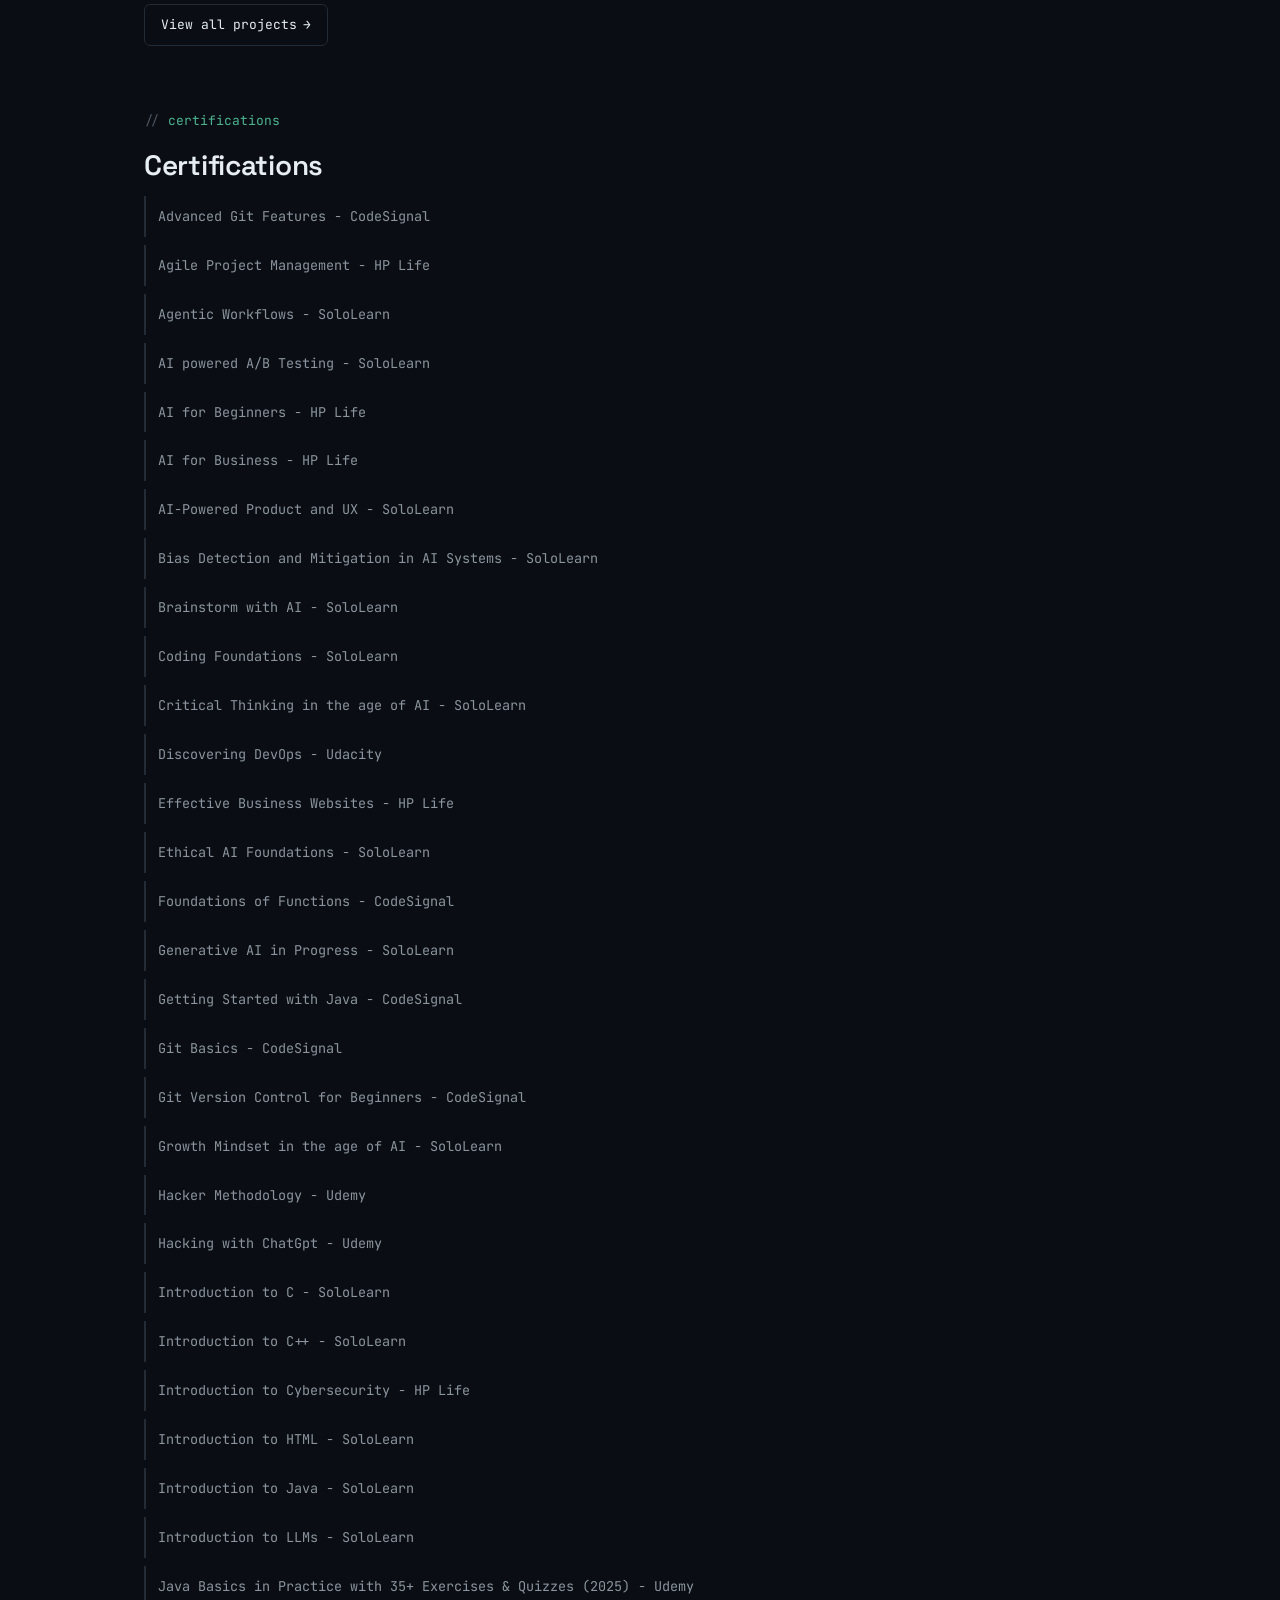
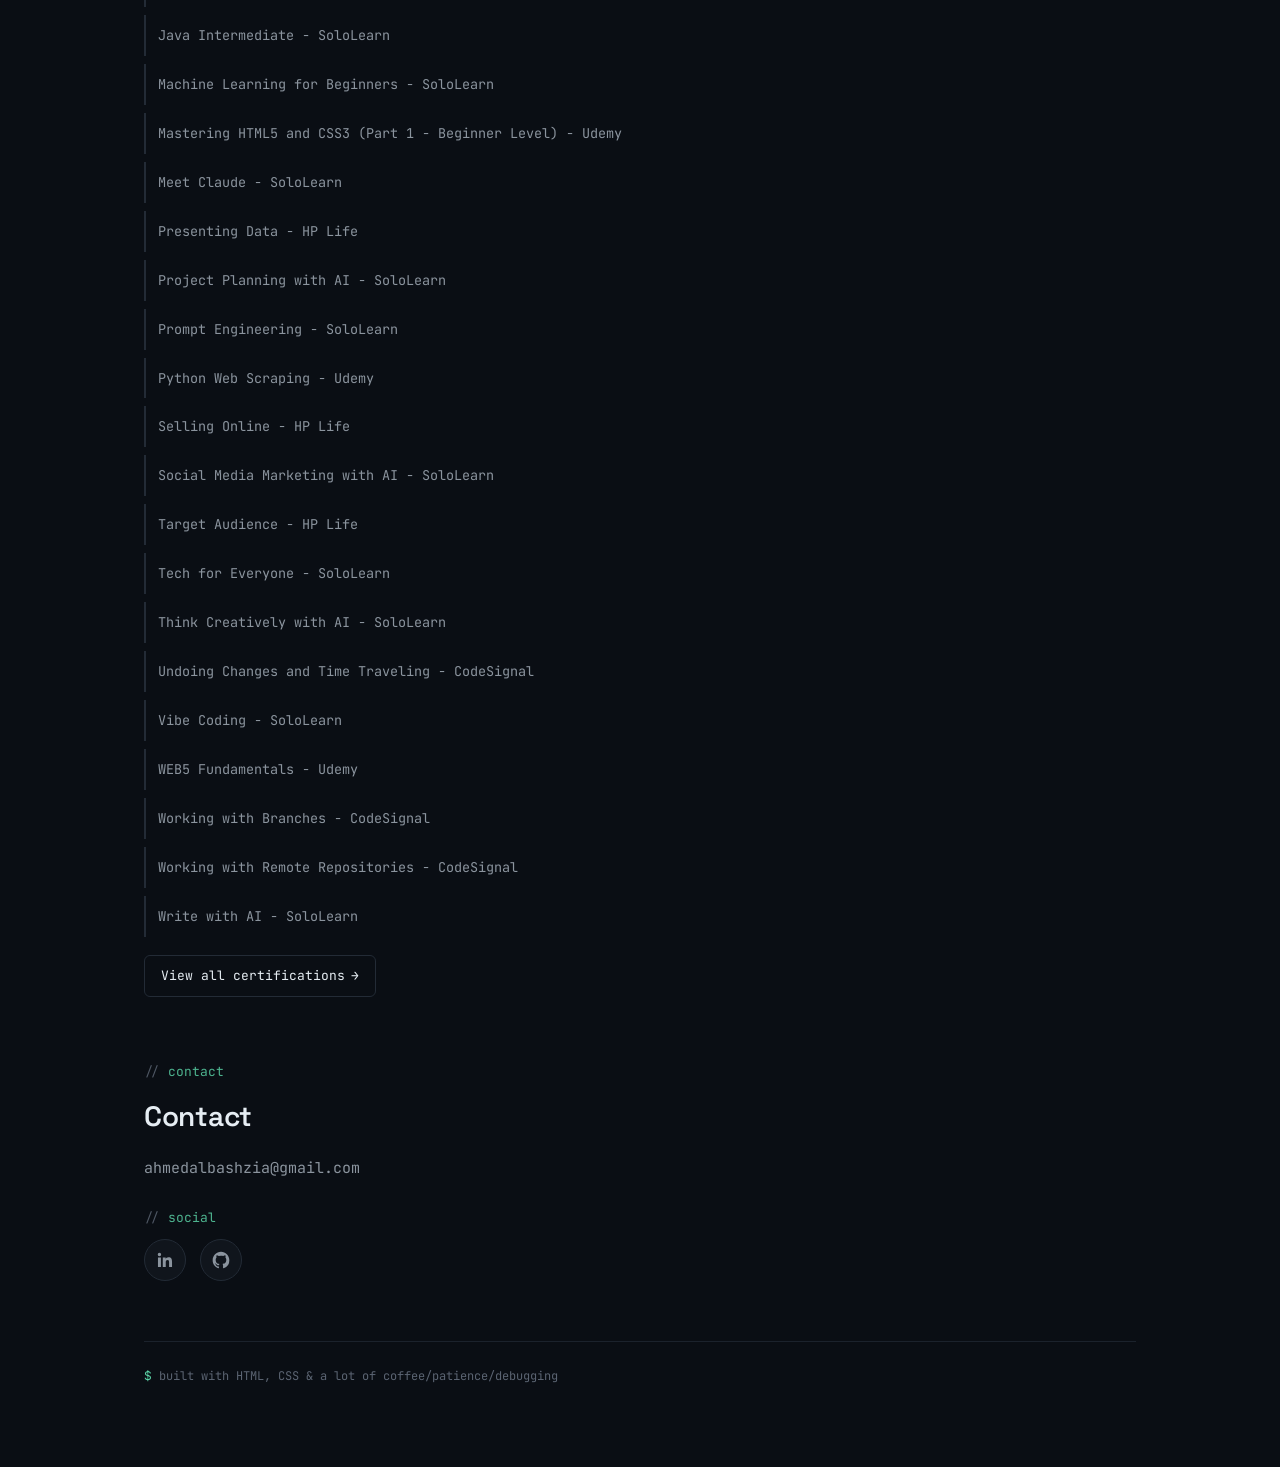
==== commit 765c6260: "Add new certification: Getting Started with Java from CodeSignal to index.html" ====
--- a/index.html
+++ b/index.html
@@ -141,6 +141,7 @@
           <li>Ethical AI Foundations - SoloLearn</li>
           <li>Foundations of Functions - CodeSignal</li>
           <li>Generative AI in Progress - SoloLearn</li>
+          <li>Getting Started with Java - CodeSignal</li>
           <li>Git Basics - CodeSignal</li>
           <li>Git Version Control for Beginners - CodeSignal</li>
           <li>Growth Mindset in the age of AI - SoloLearn</li>
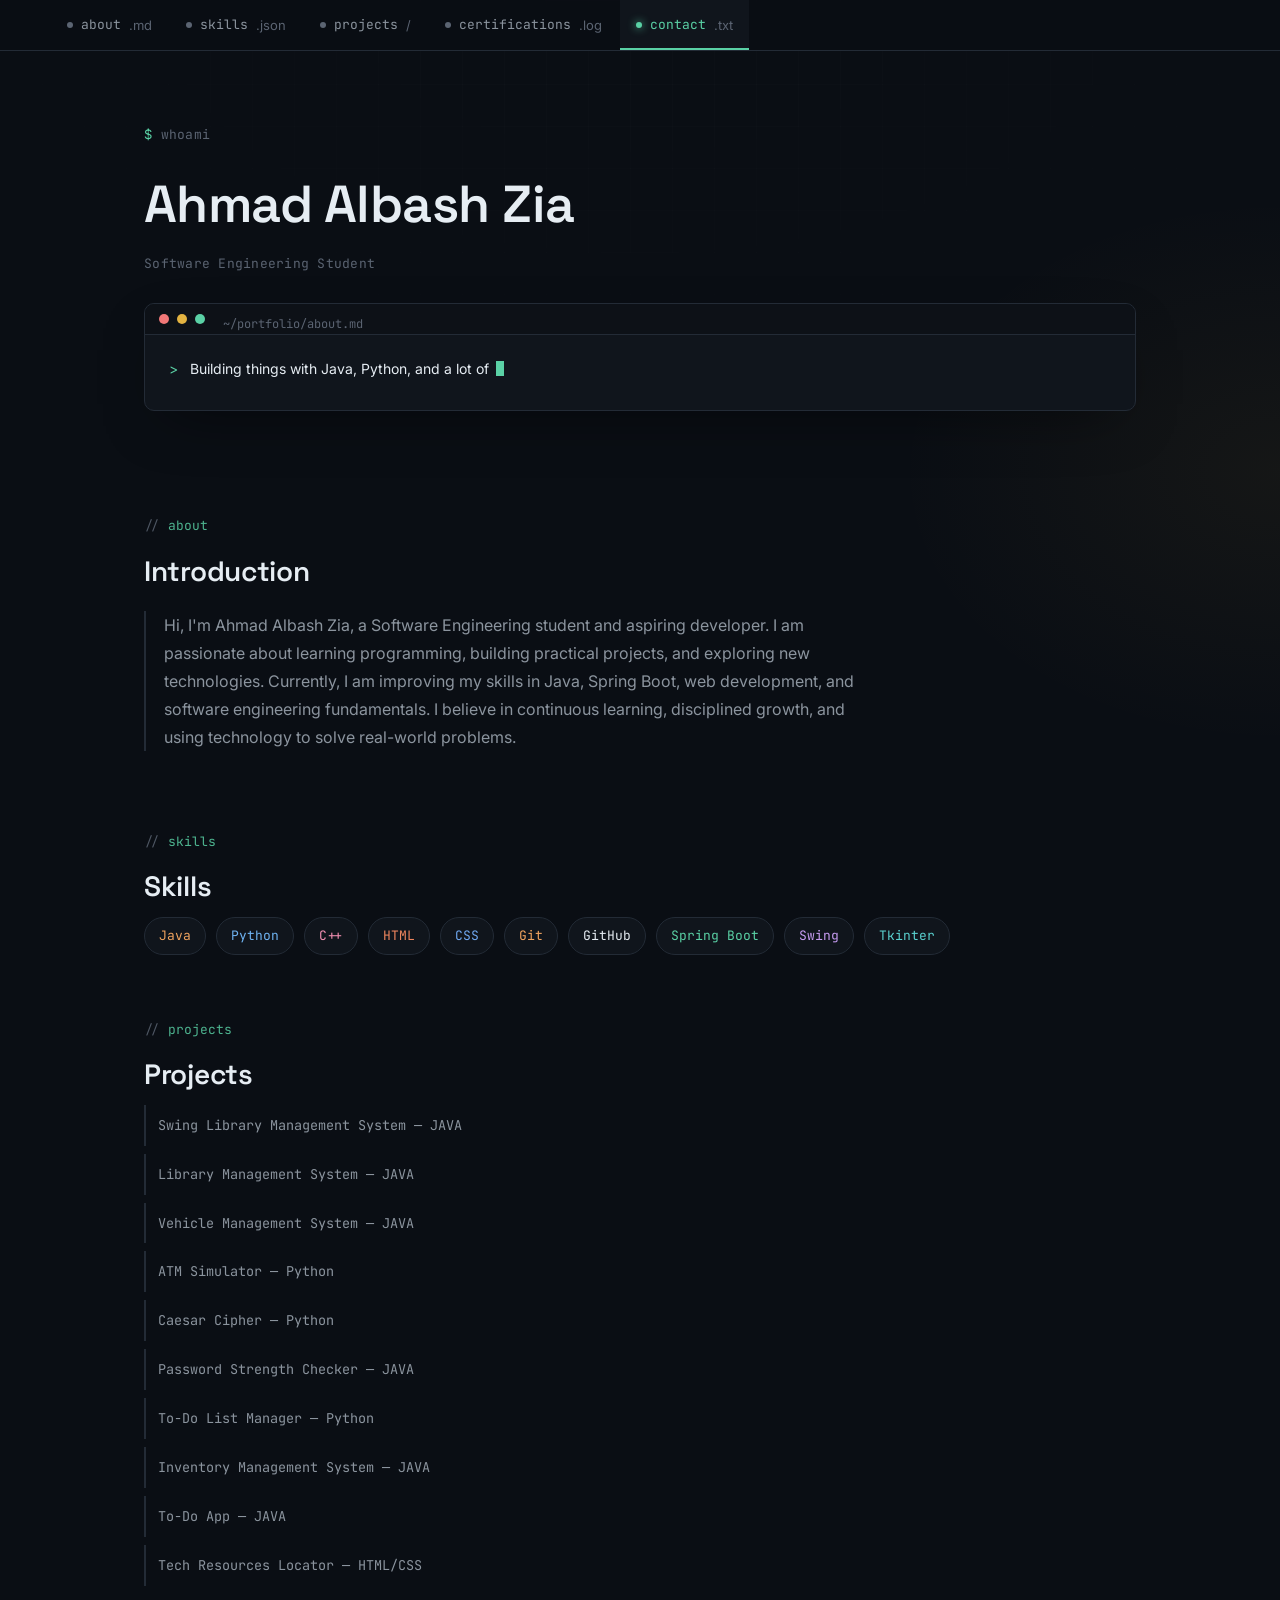
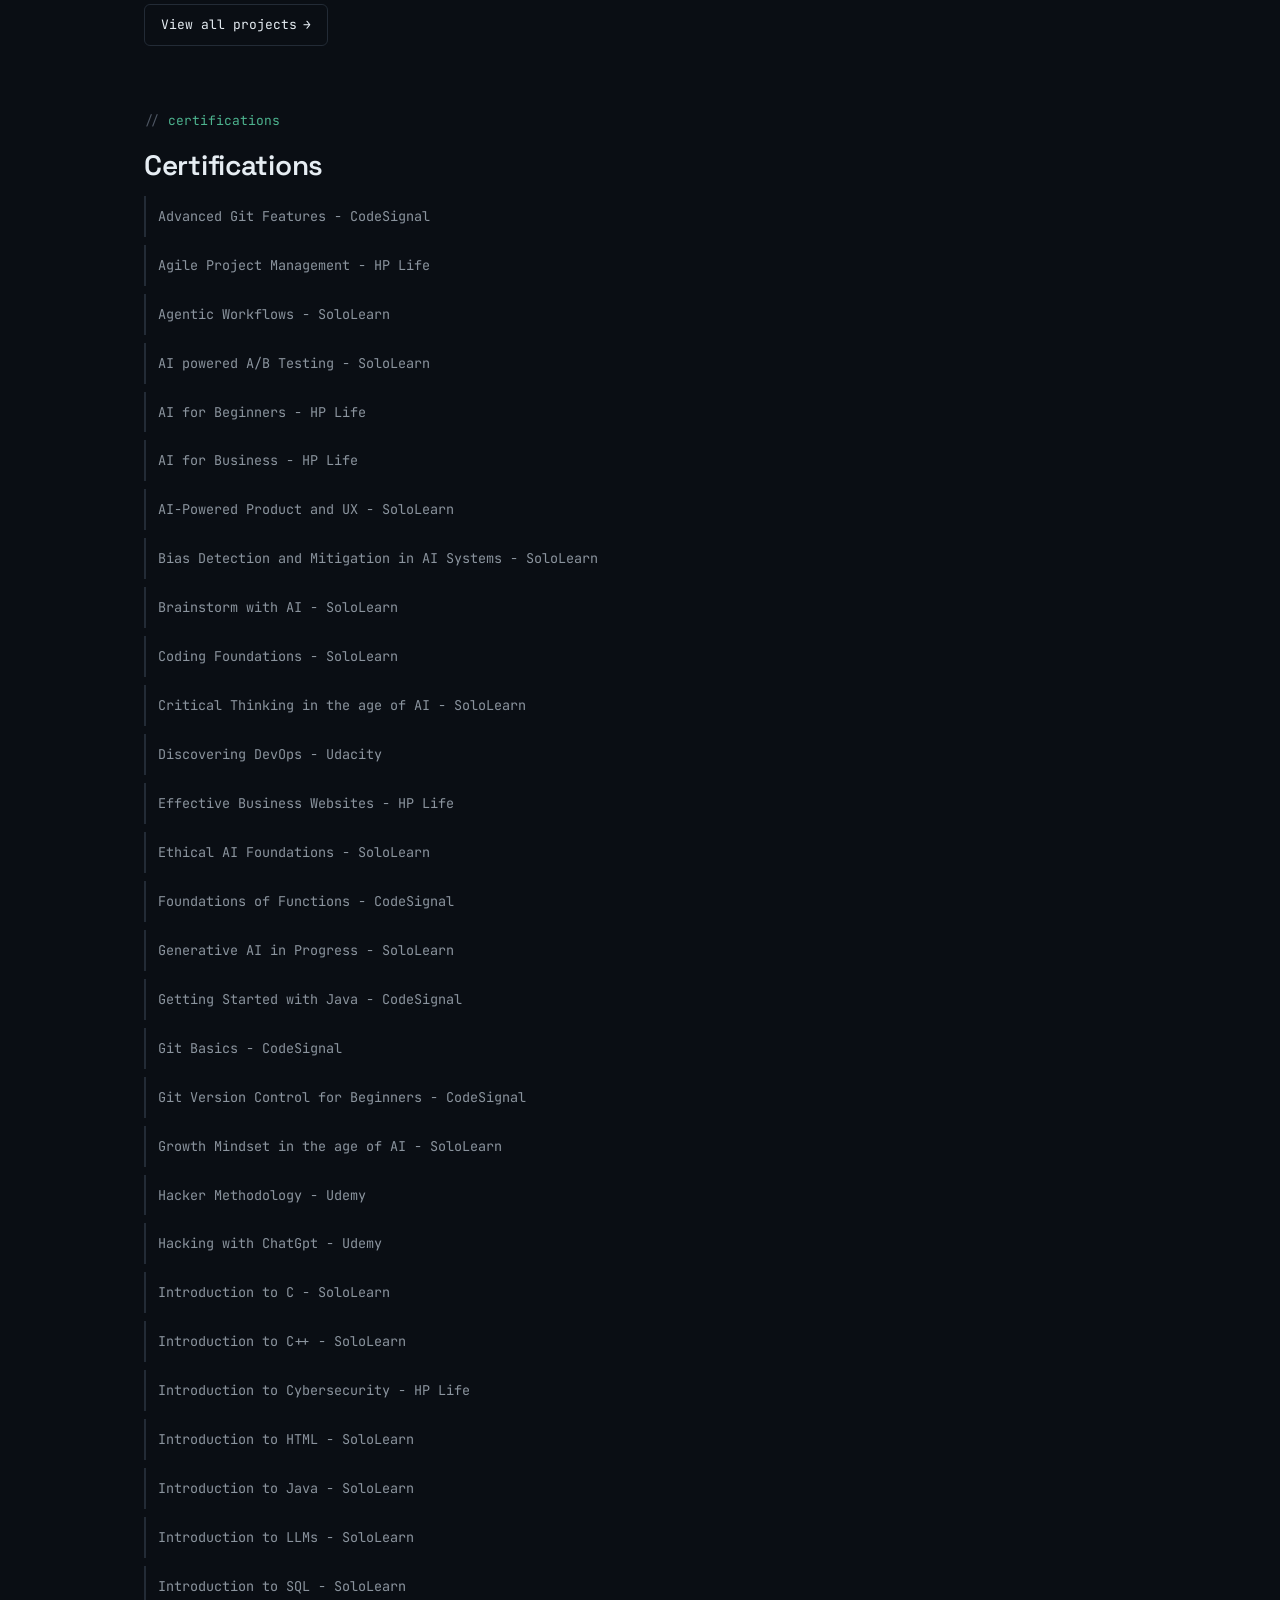
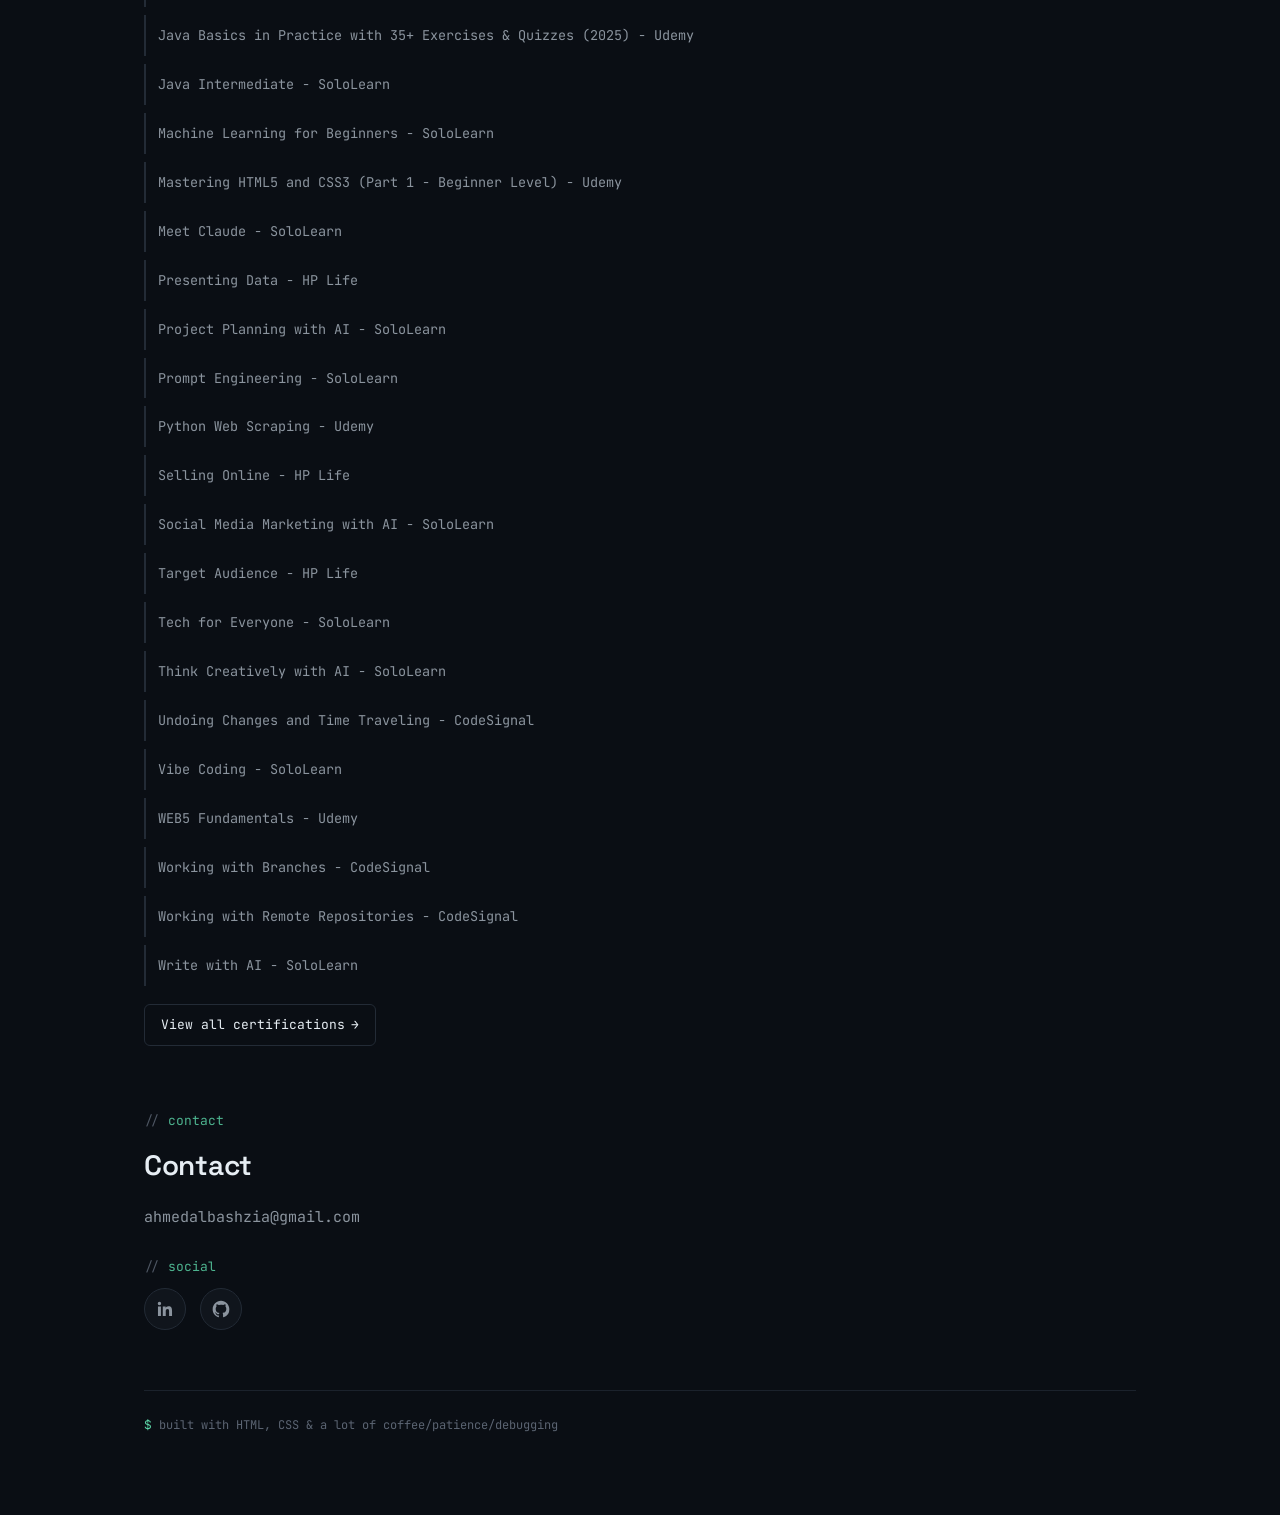
==== commit f44f3400: "Add new certification: Introduction to SQL from SoloLearn to index.html" ====
--- a/index.html
+++ b/index.html
@@ -153,6 +153,7 @@
           <li>Introduction to HTML - SoloLearn</li>
           <li>Introduction to Java - SoloLearn</li>
           <li>Introduction to LLMs - SoloLearn</li>
+          <li>Introduction to SQL - SoloLearn</li>
           <li>
             Java Basics in Practice with 35+ Exercises &amp; Quizzes (2025) -
             Udemy
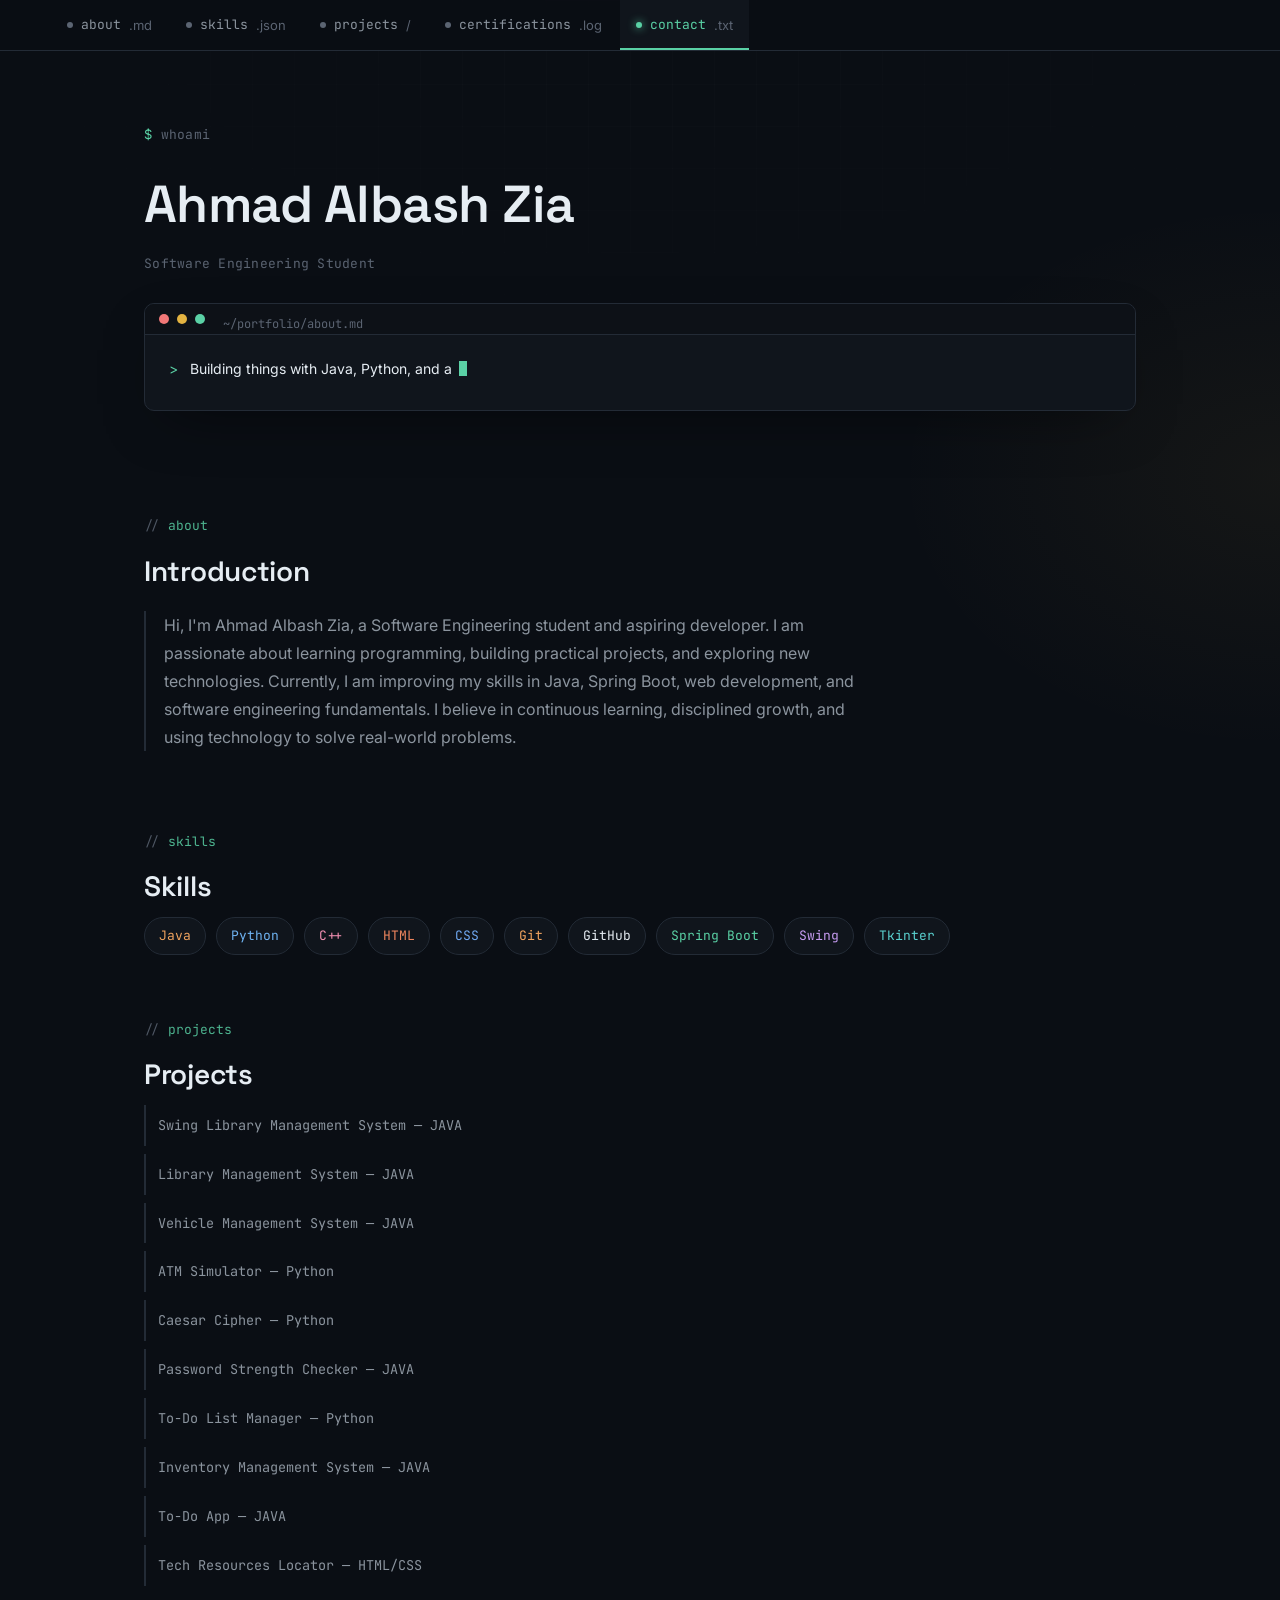
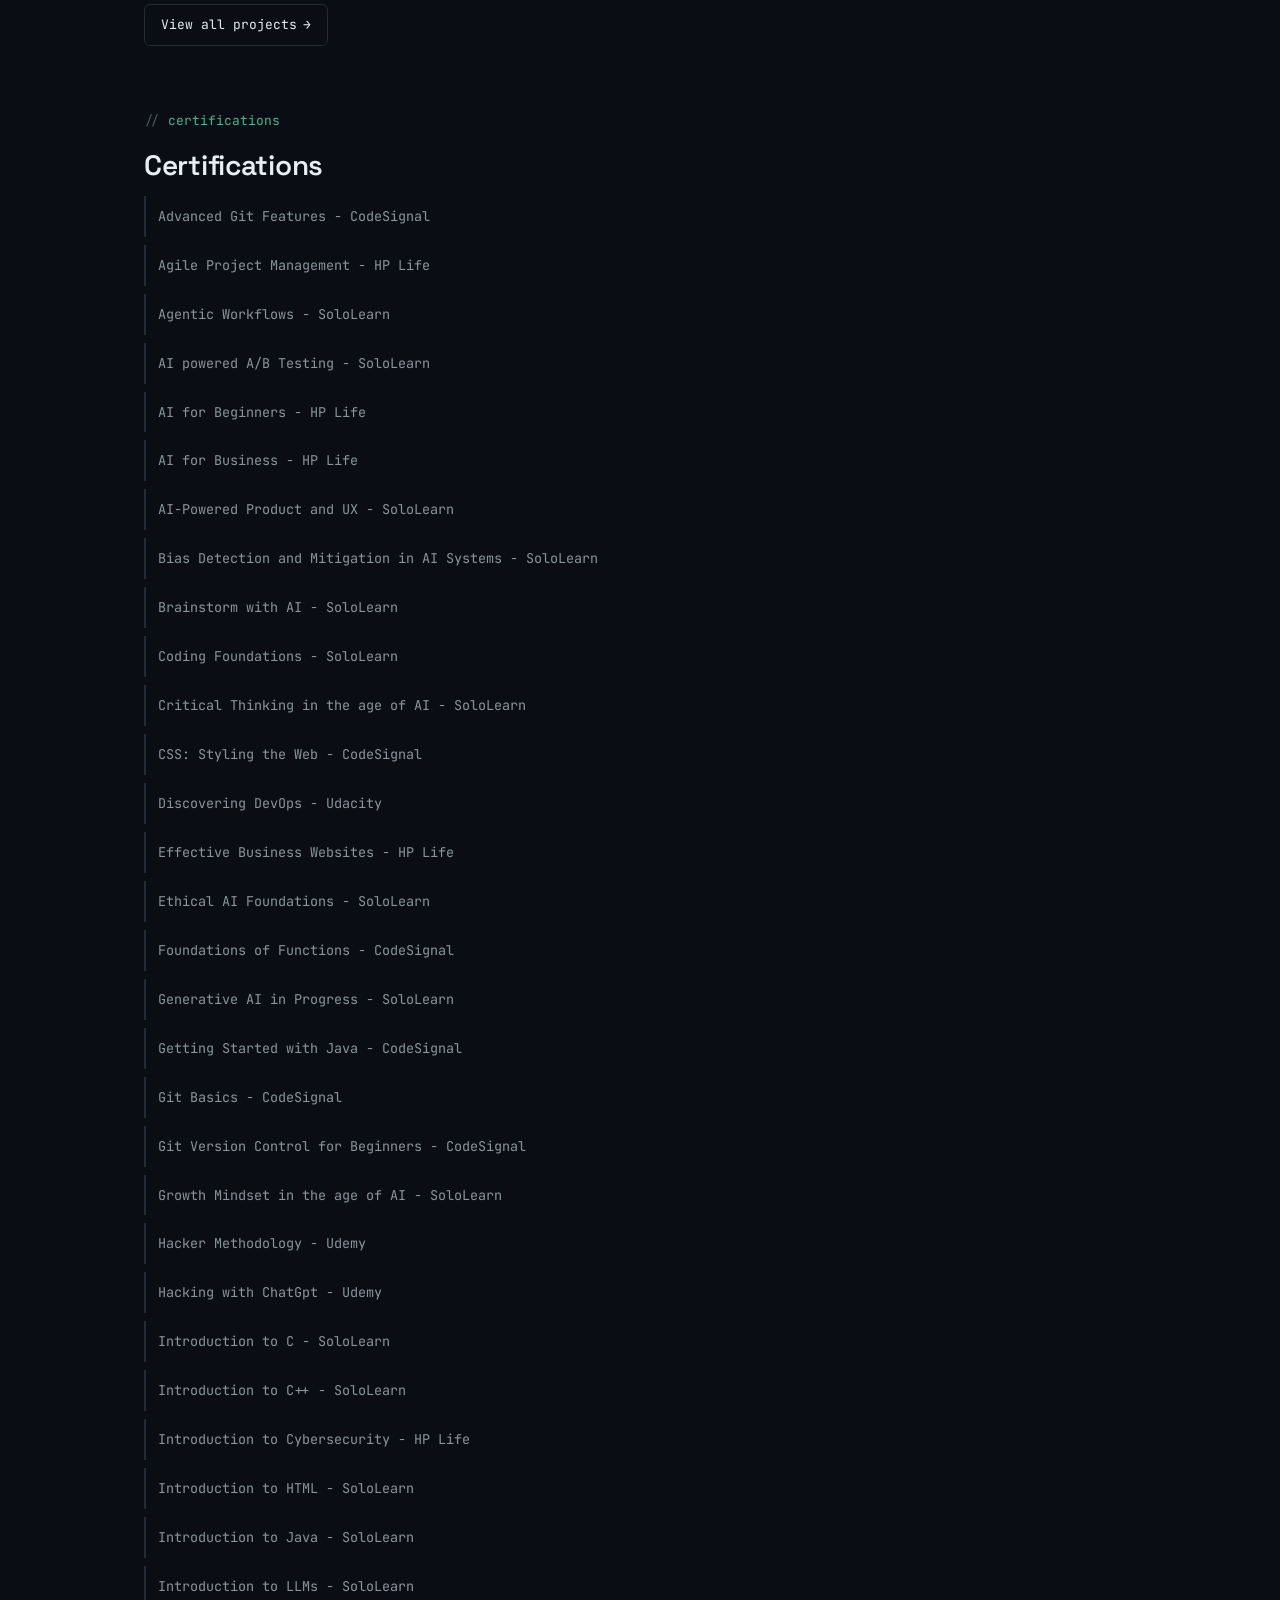
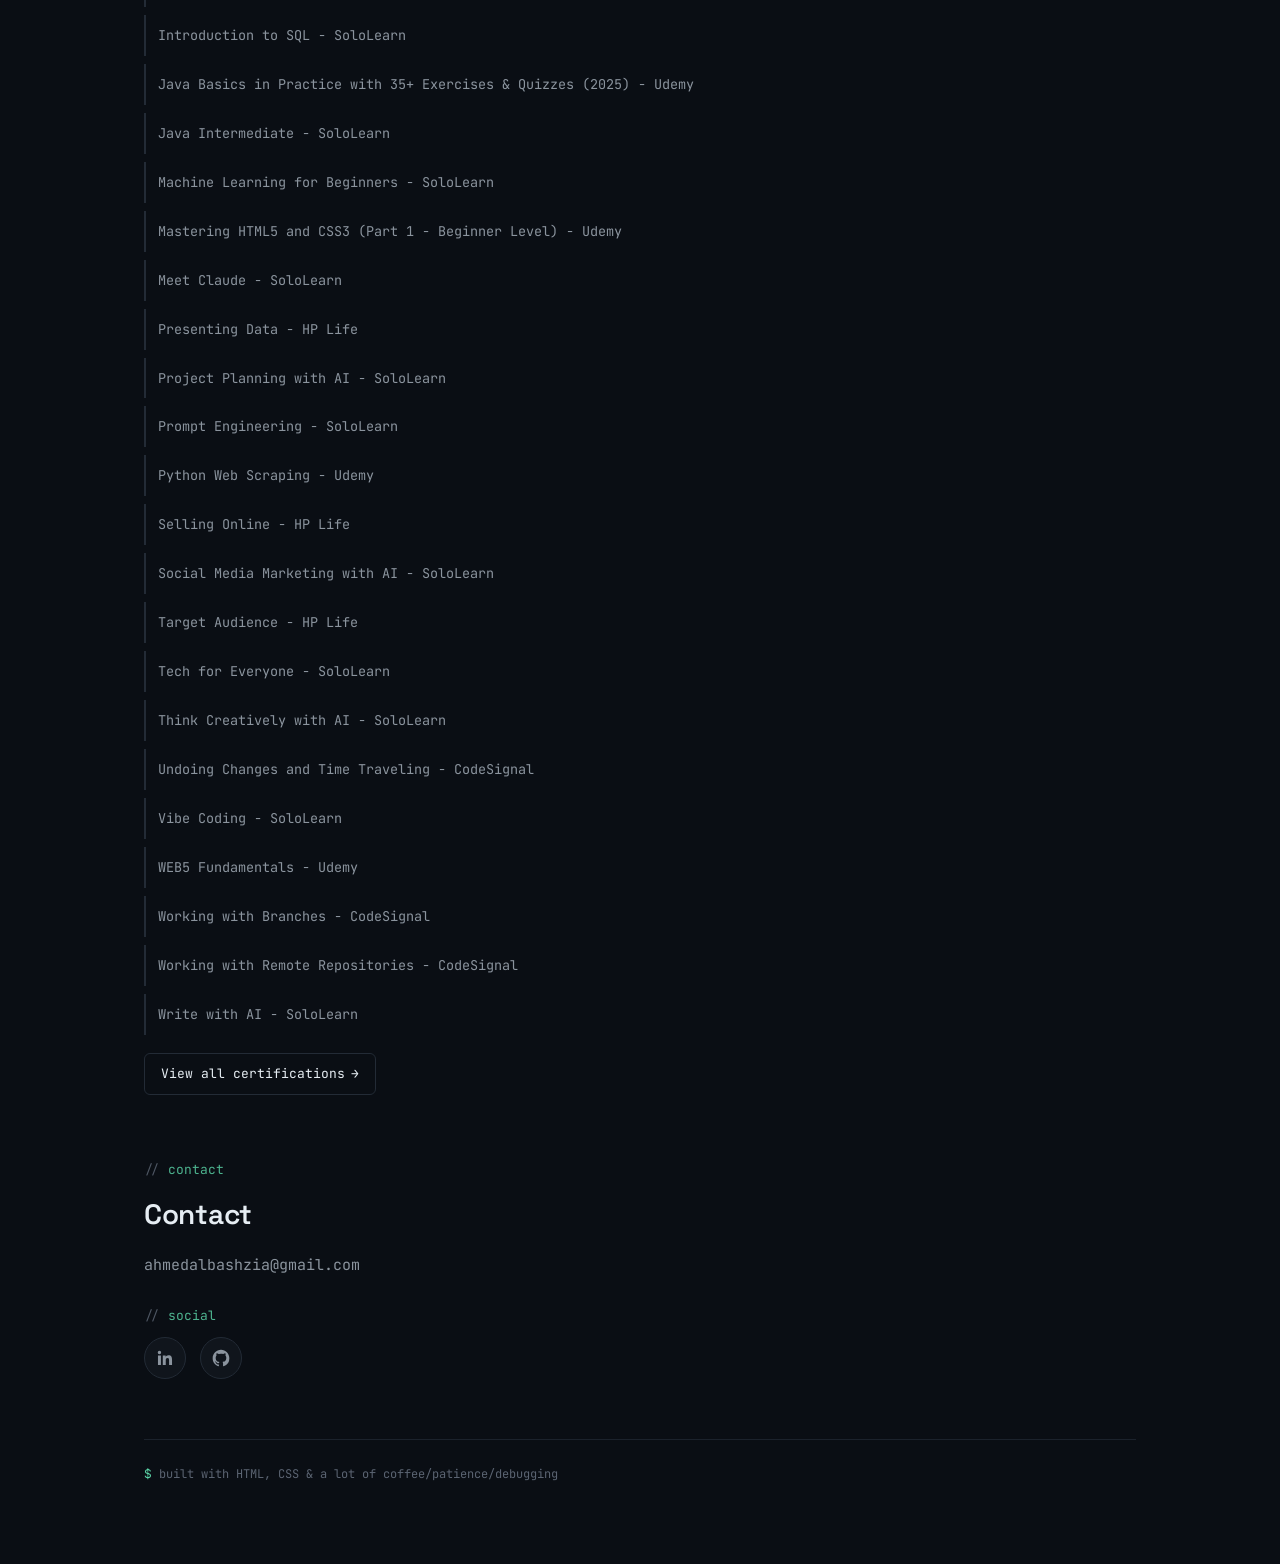
==== commit 6ab5119f: "Add new certification: CSS: Styling the Web from CodeSignal to index.html" ====
--- a/index.html
+++ b/index.html
@@ -136,6 +136,7 @@
           <li>Brainstorm with AI - SoloLearn</li>
           <li>Coding Foundations - SoloLearn</li>
           <li>Critical Thinking in the age of AI - SoloLearn</li>
+          <li>CSS: Styling the Web - CodeSignal</li>
           <li>Discovering DevOps - Udacity</li>
           <li>Effective Business Websites - HP Life</li>
           <li>Ethical AI Foundations - SoloLearn</li>
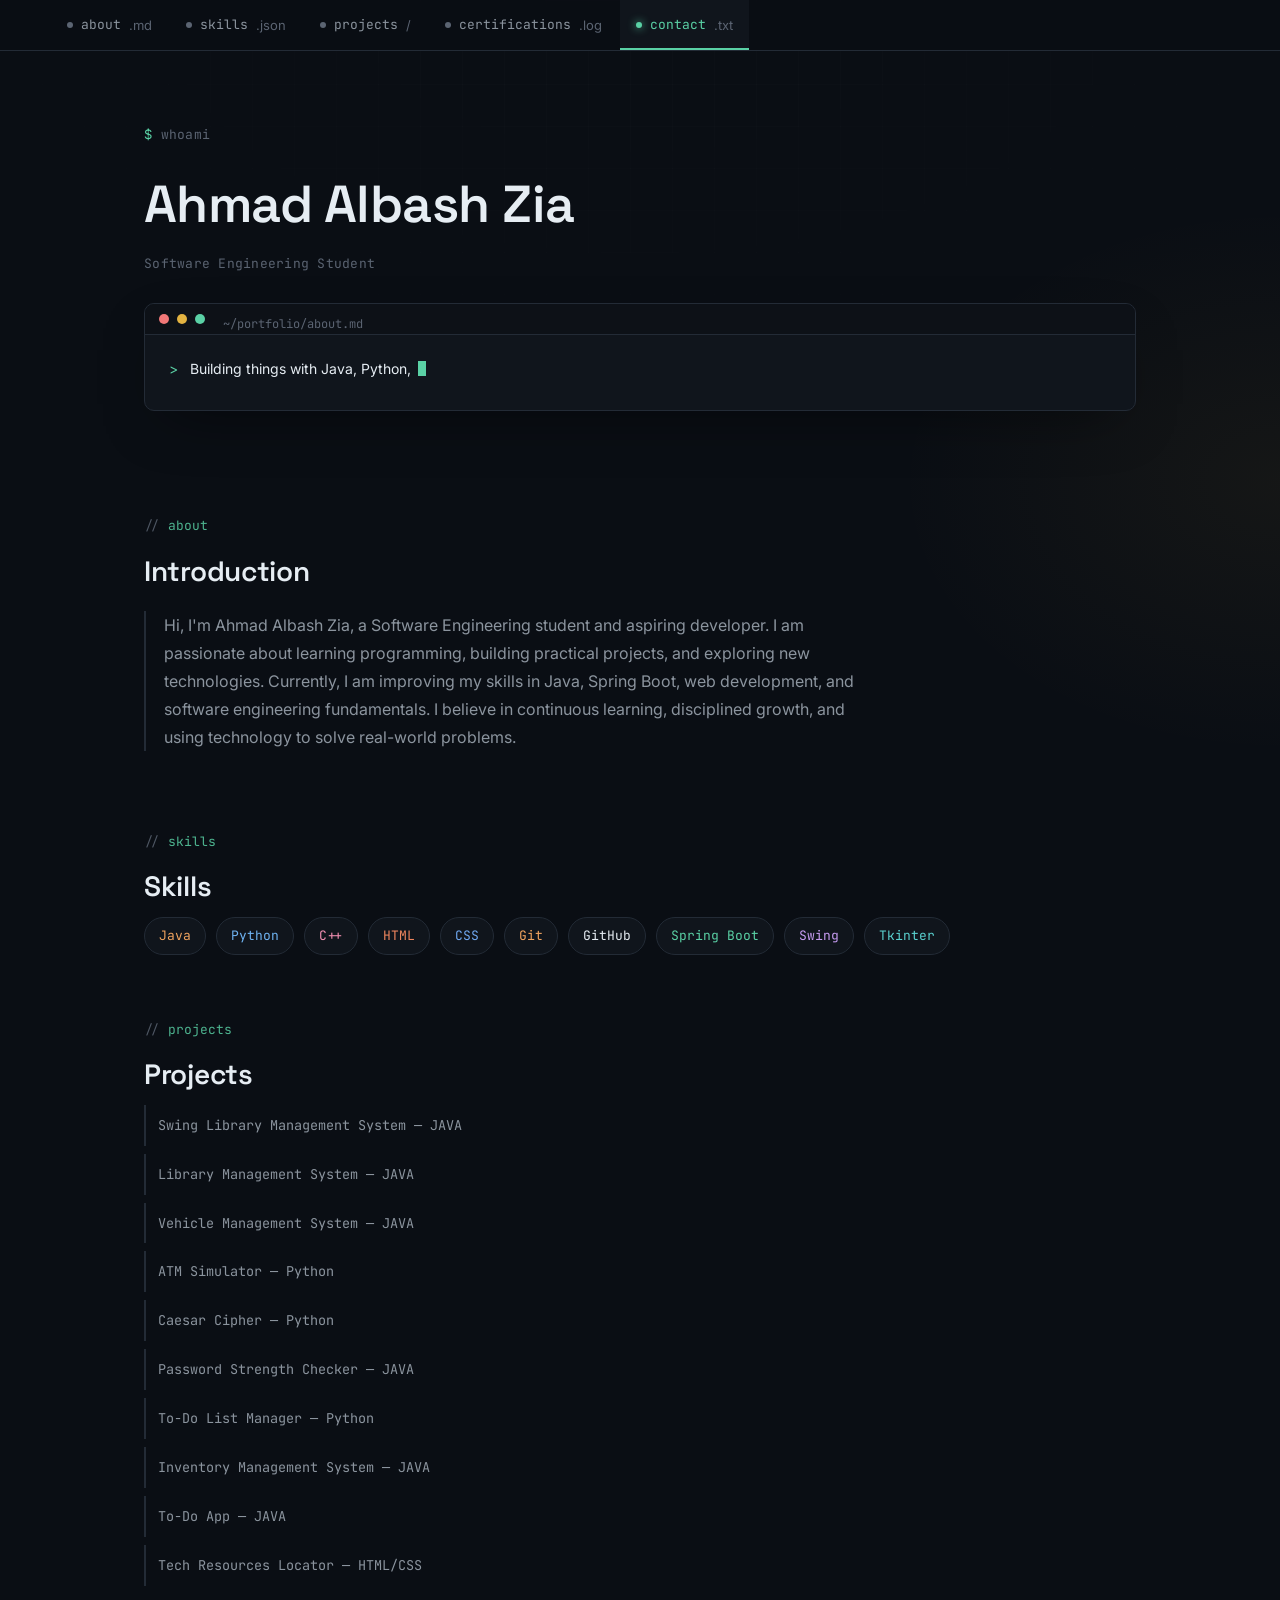
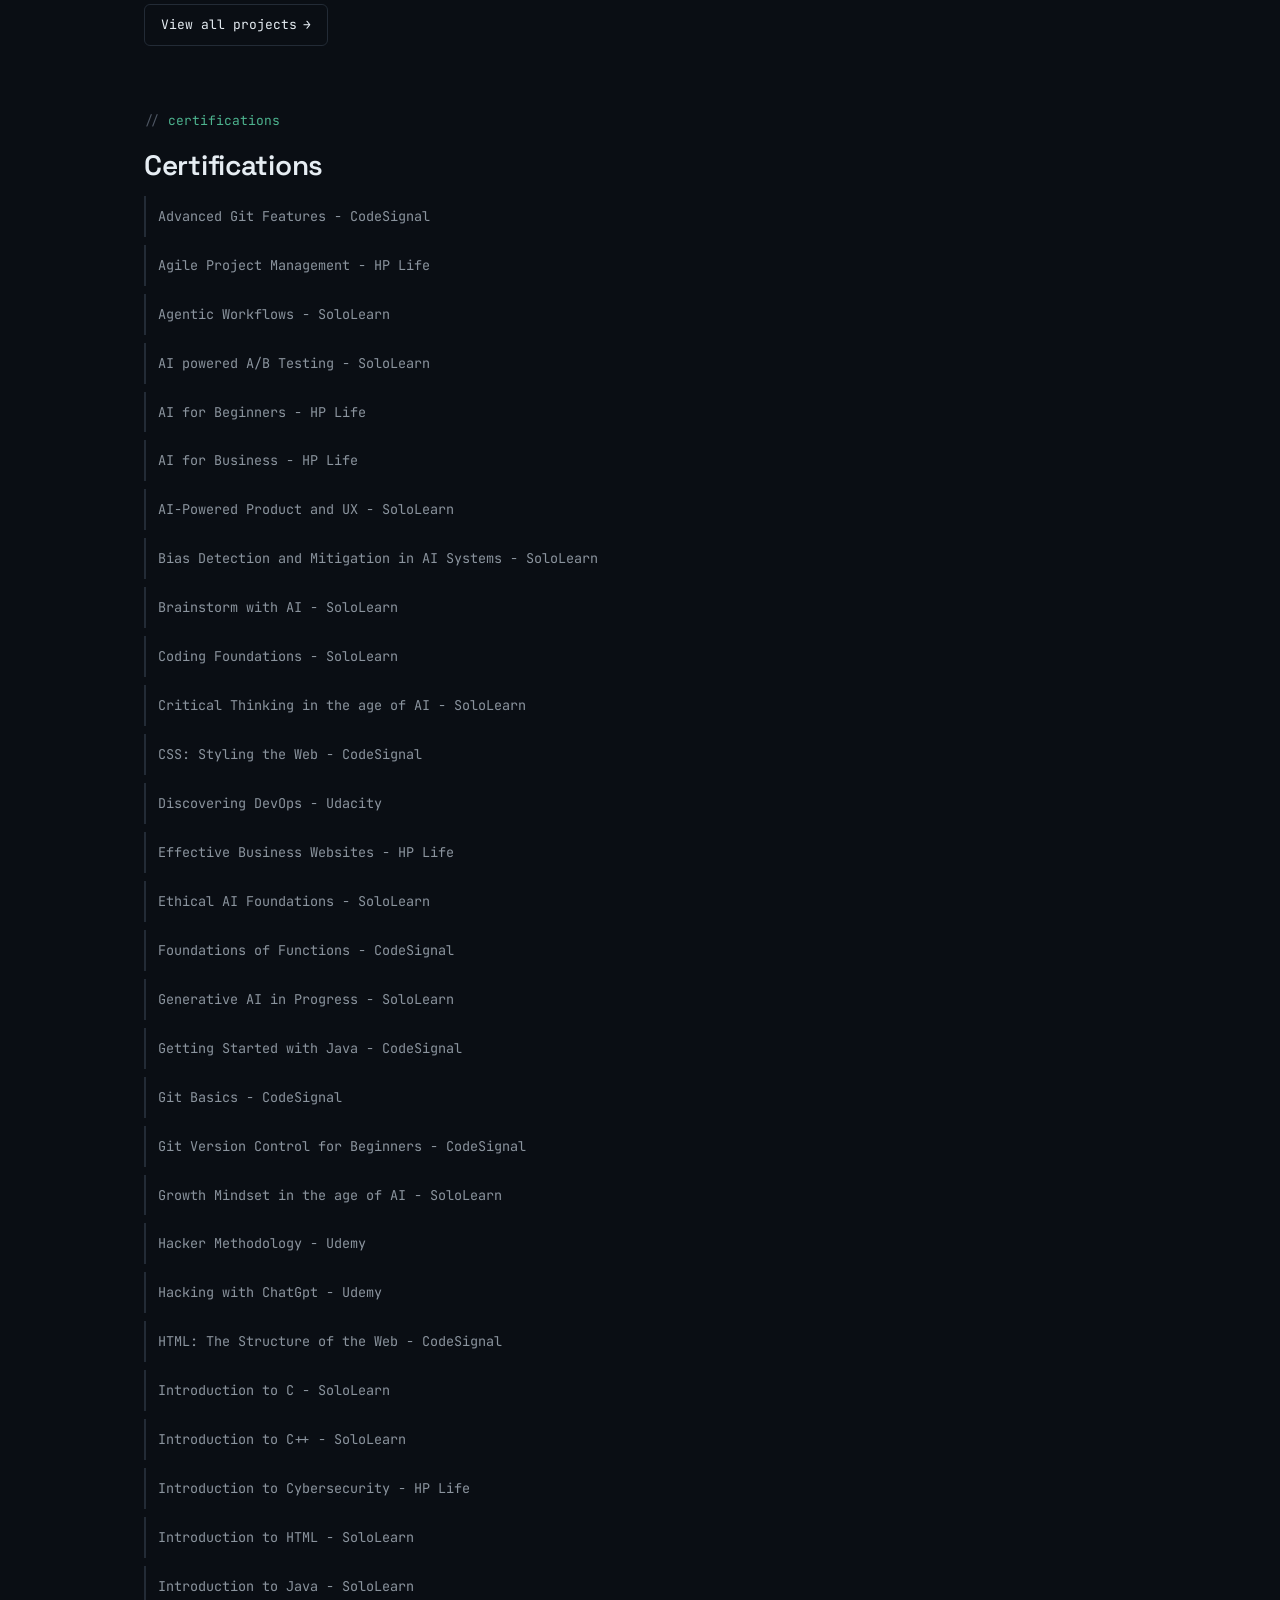
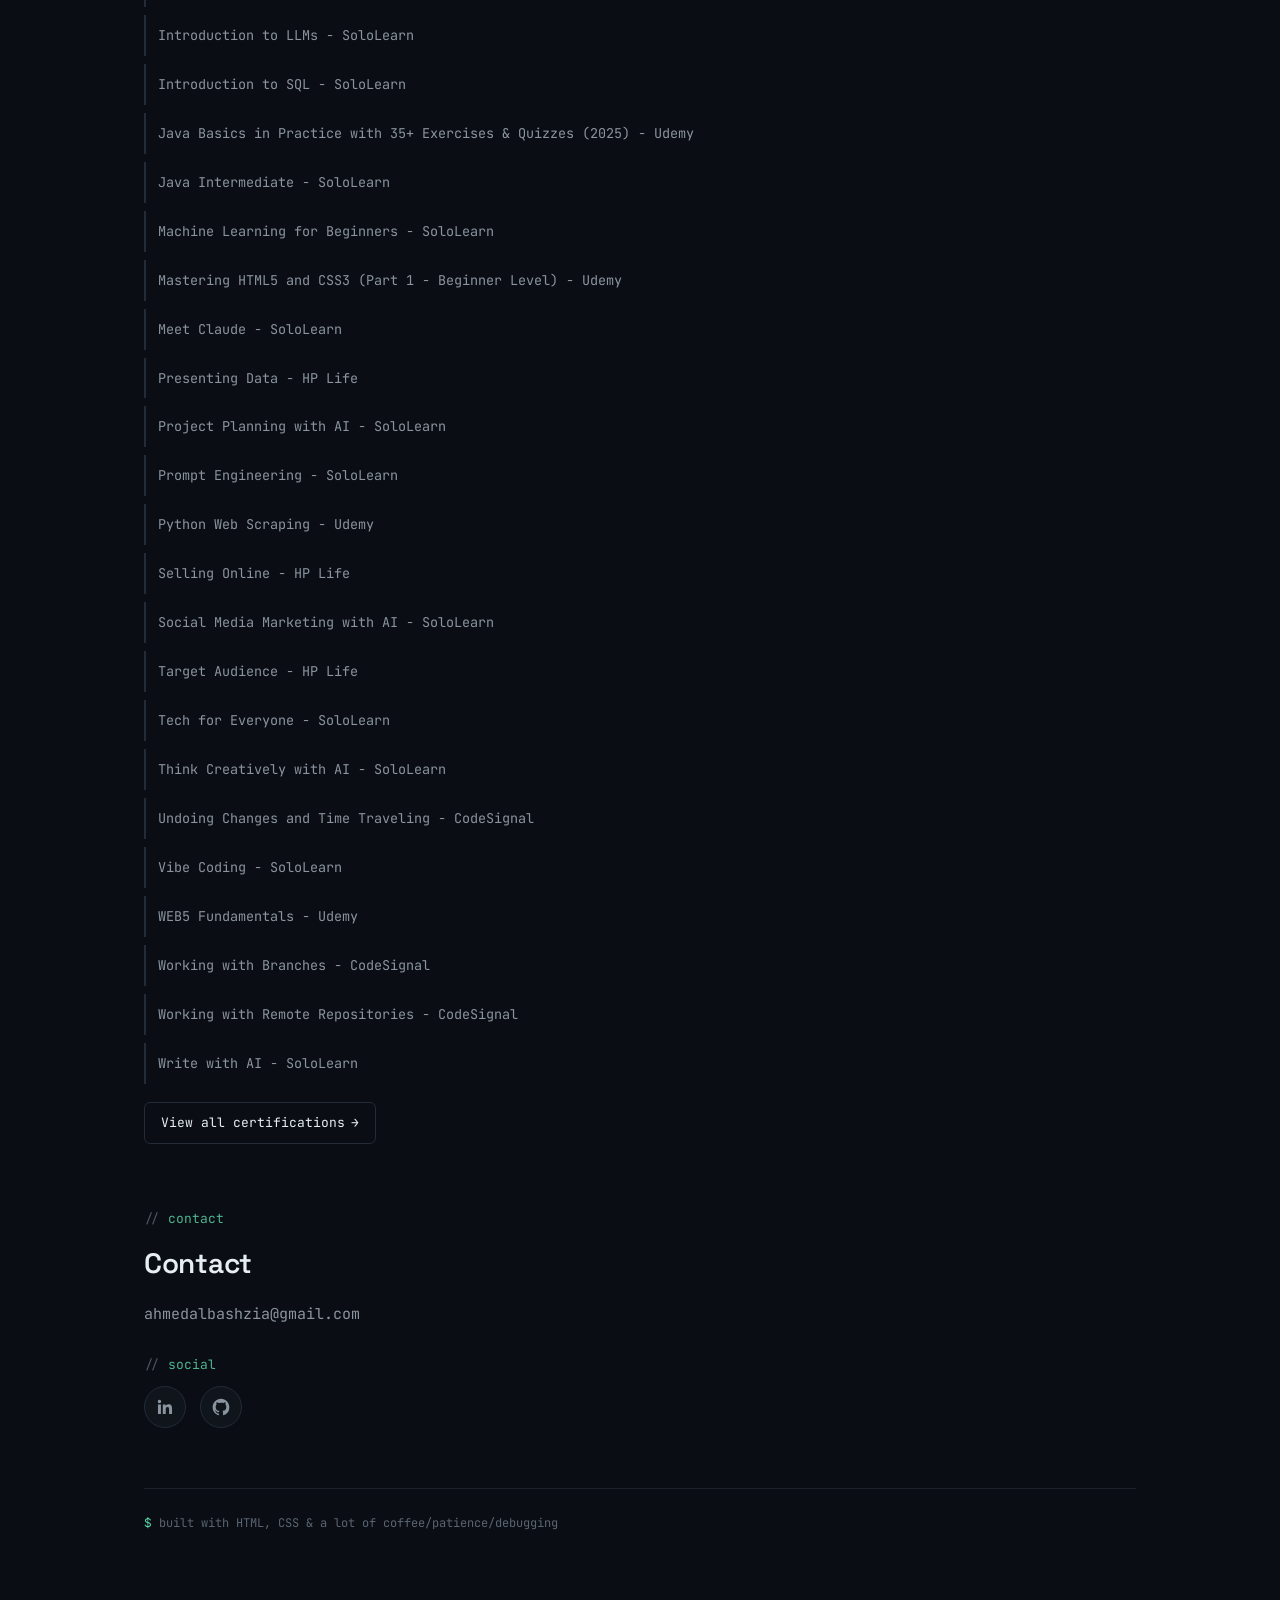
==== commit 6f3cda90: "Add new certification: HTML: The Structure of the Web from CodeSignal to certifications list in inde" ====
--- a/index.html
+++ b/index.html
@@ -148,6 +148,7 @@
           <li>Growth Mindset in the age of AI - SoloLearn</li>
           <li>Hacker Methodology - Udemy</li>
           <li>Hacking with ChatGpt - Udemy</li>
+          <li>HTML: The Structure of the Web - CodeSignal</li>
           <li>Introduction to C - SoloLearn</li>
           <li>Introduction to C++ - SoloLearn</li>
           <li>Introduction to Cybersecurity - HP Life</li>
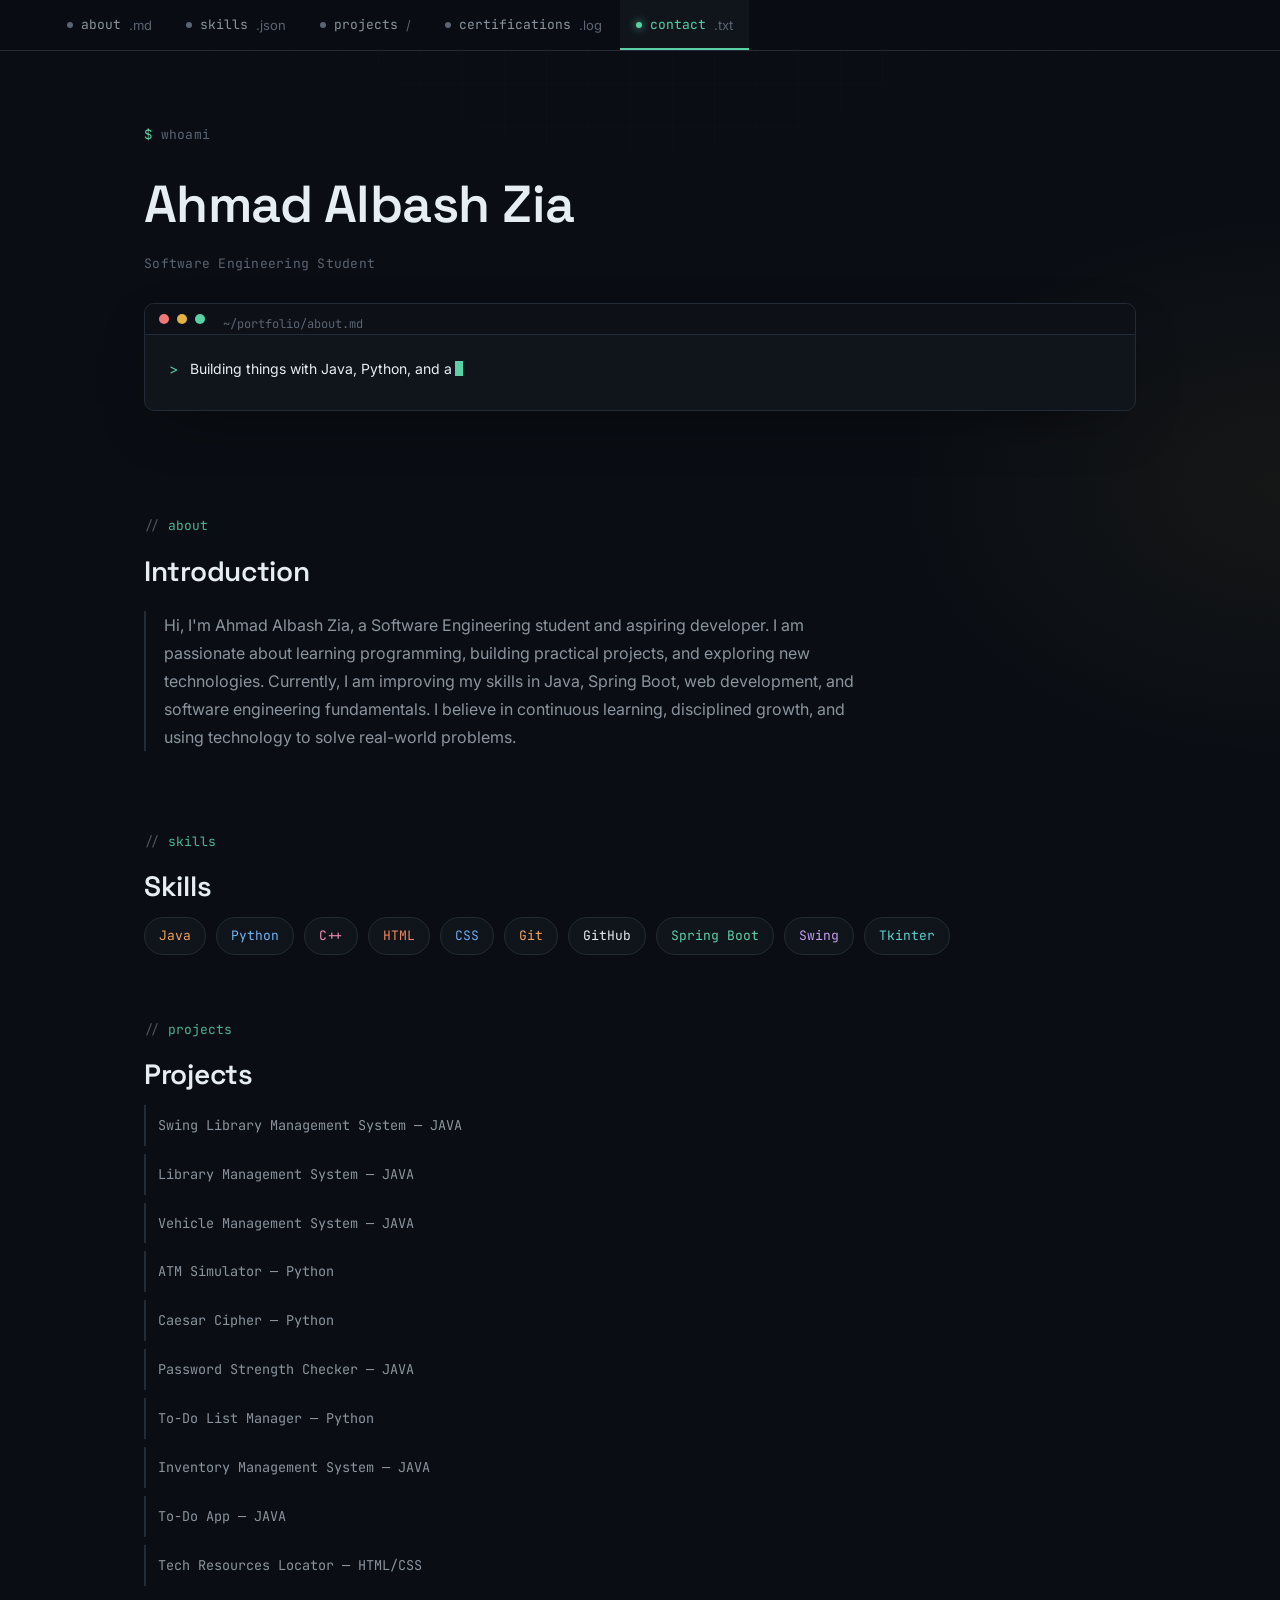
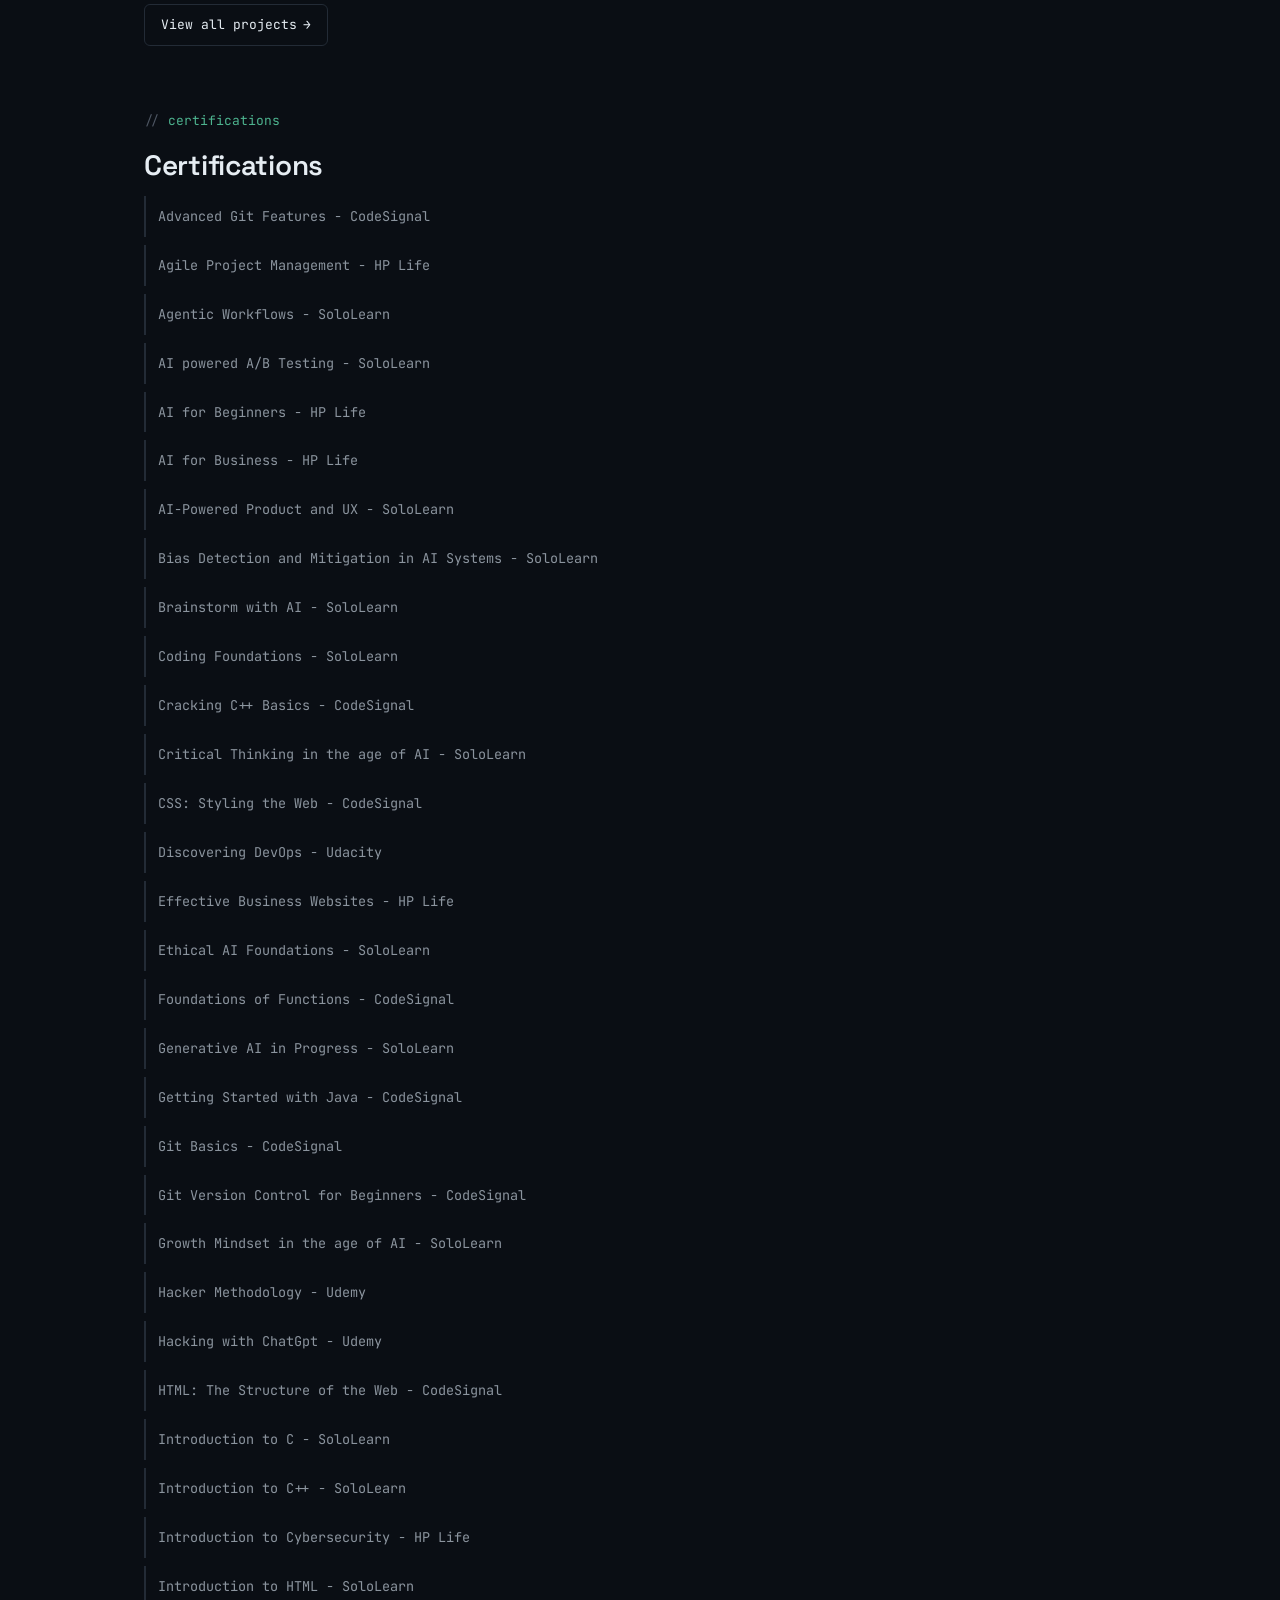
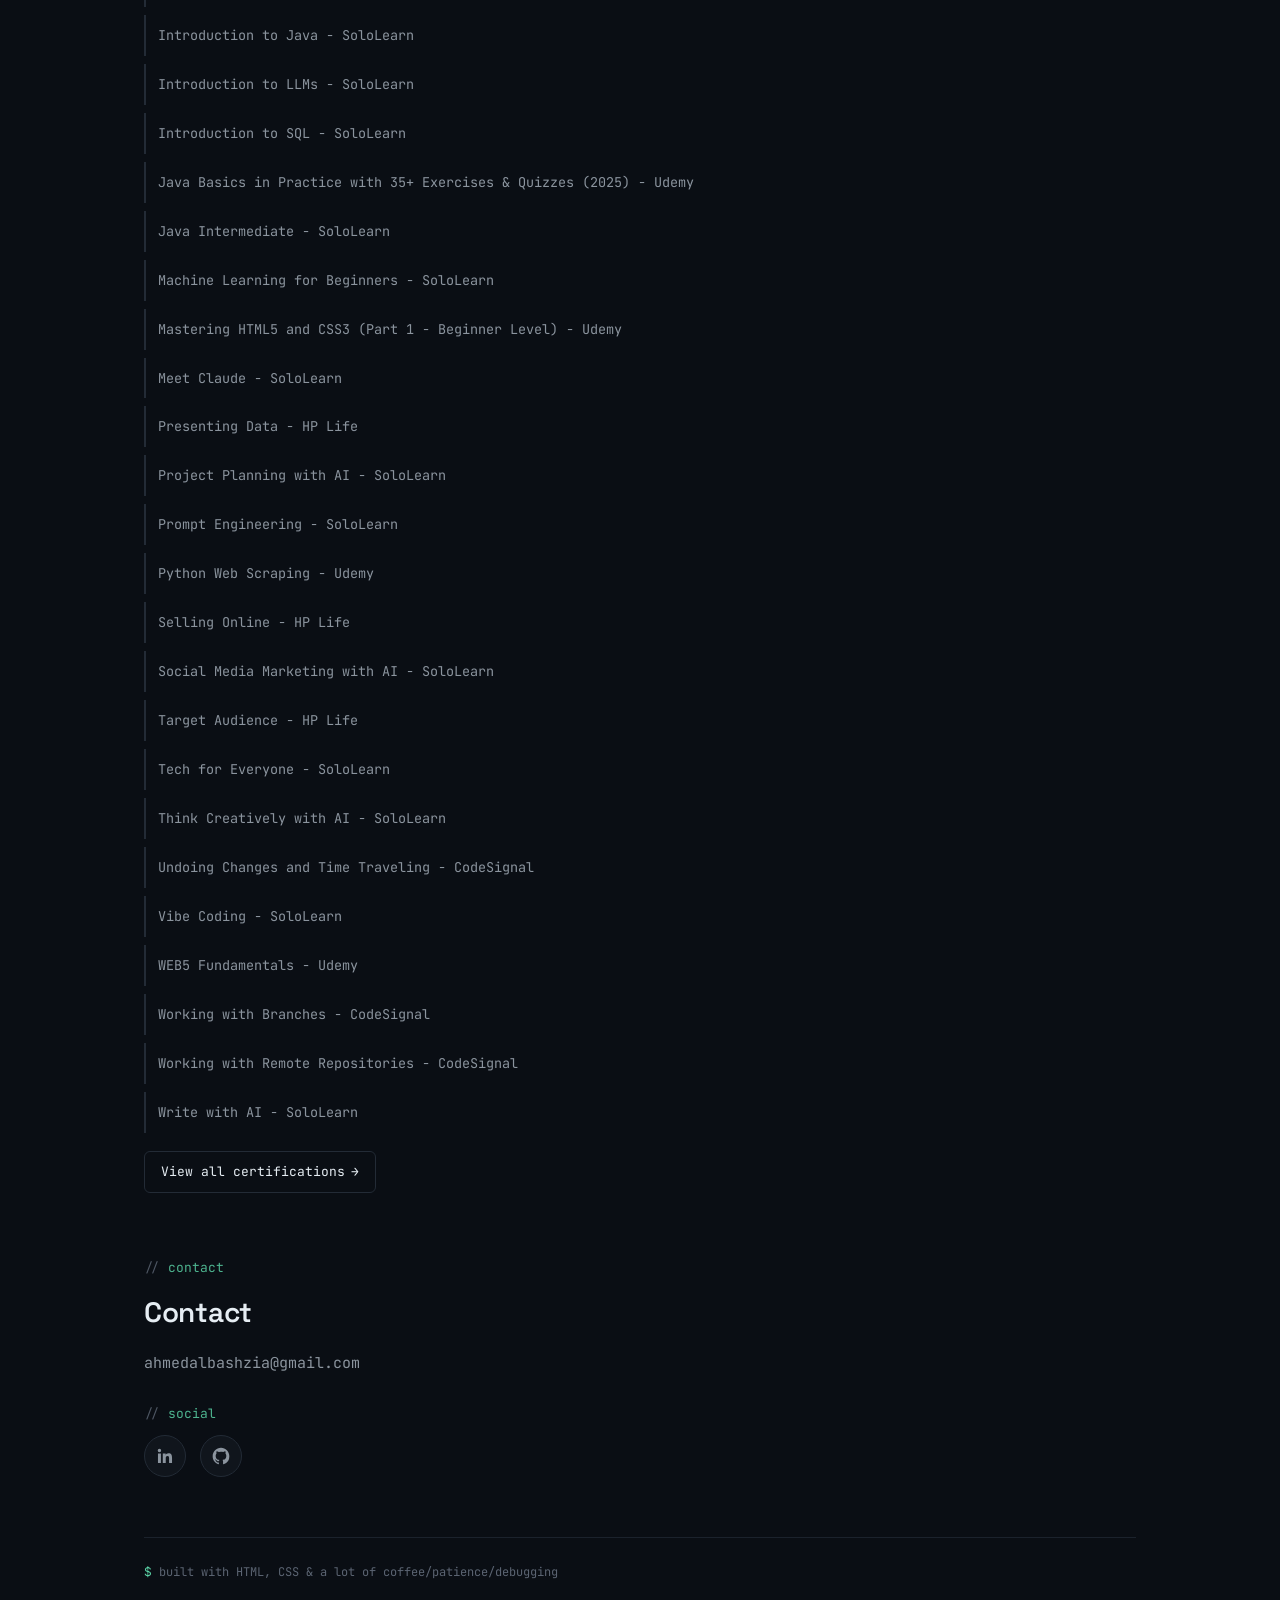
==== commit fb4caeb0: "Add new certification: Cracking C++ Basics from CodeSignal to certifications list in index.html" ====
--- a/index.html
+++ b/index.html
@@ -135,6 +135,7 @@
           <li>Bias Detection and Mitigation in AI Systems - SoloLearn</li>
           <li>Brainstorm with AI - SoloLearn</li>
           <li>Coding Foundations - SoloLearn</li>
+          <li>Cracking C++ Basics - CodeSignal</li>
           <li>Critical Thinking in the age of AI - SoloLearn</li>
           <li>CSS: Styling the Web - CodeSignal</li>
           <li>Discovering DevOps - Udacity</li>
